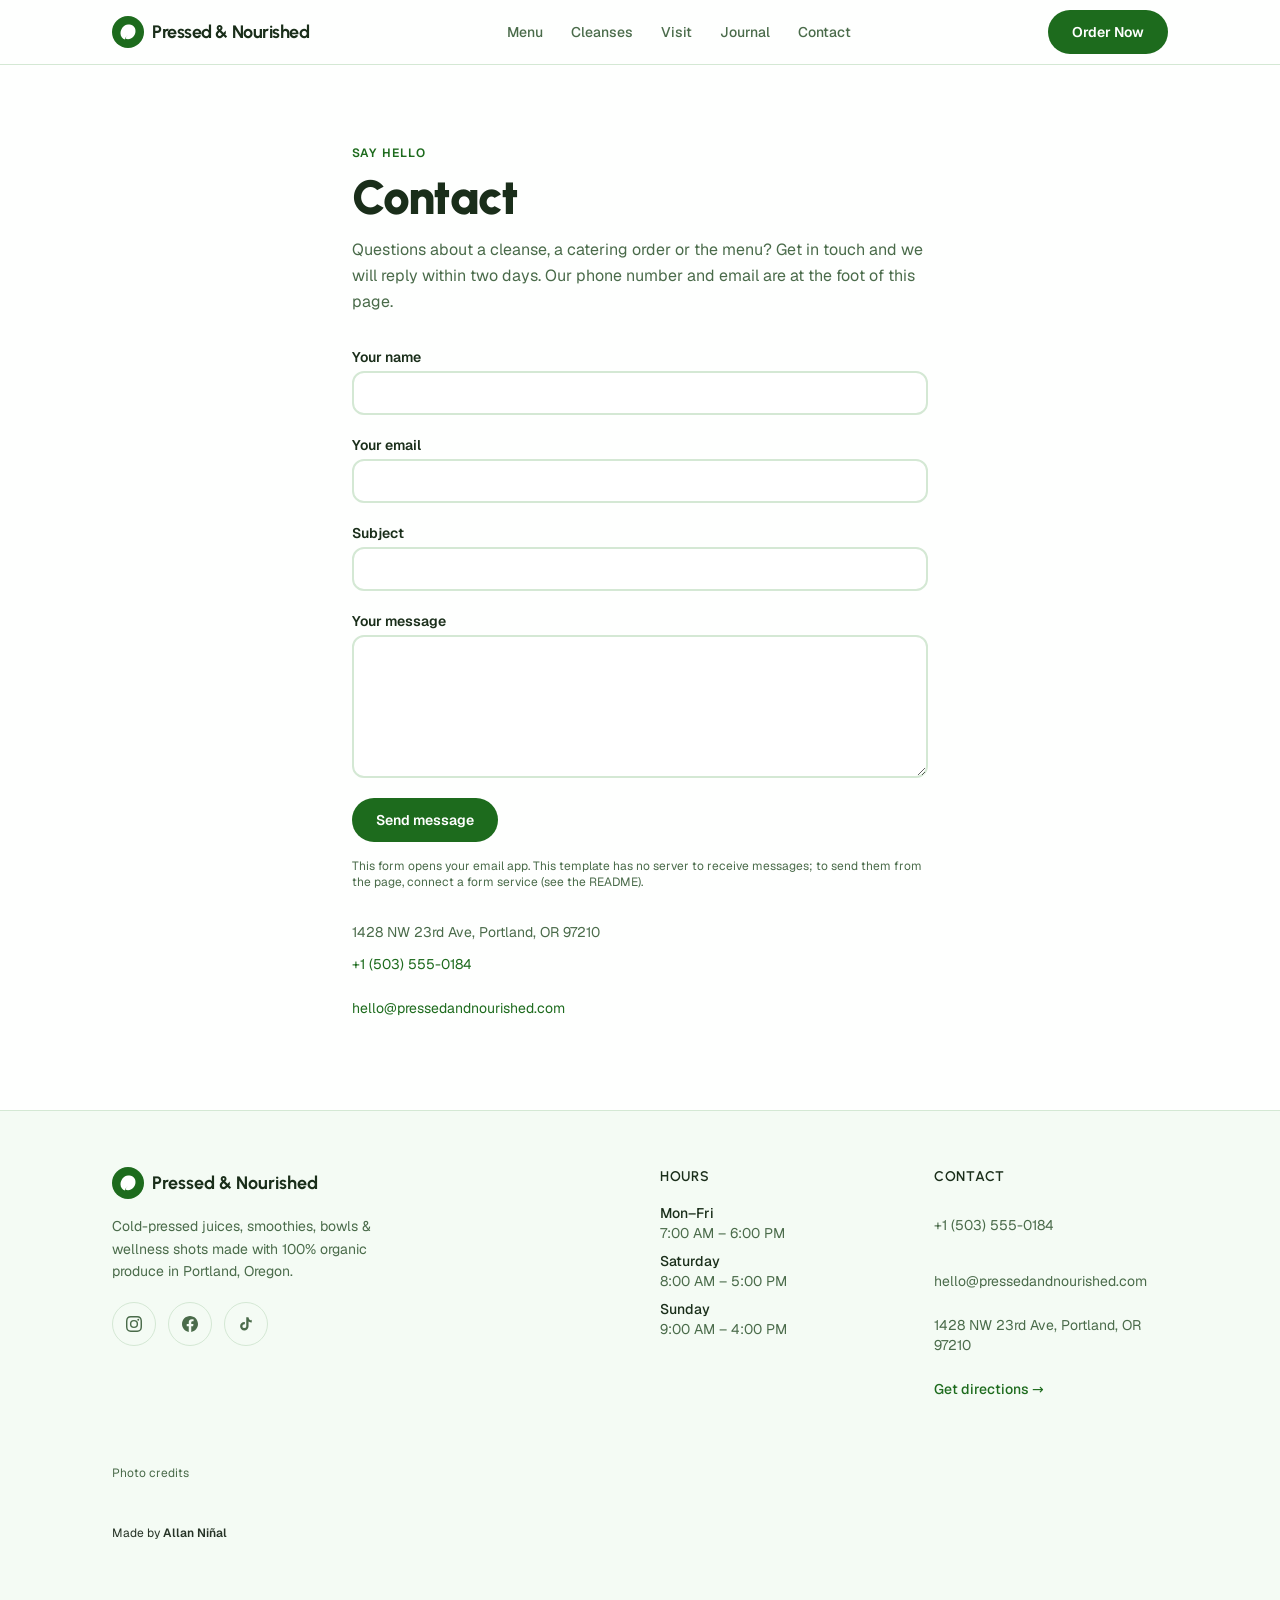
==== contact/index.html @ 3d44700c "Citrus Press HTML edition 1.0.0 Co-Authored-By: Claude Sonnet 5.5 <noreply@anthropic.com> Claude-Ses" ====
<!DOCTYPE html><html lang="en" class="scroll-smooth"> <head><meta charset="utf-8"><meta name="viewport" content="width=device-width, initial-scale=1, viewport-fit=cover"><meta name="theme-color" content="#1D6B1D"><meta name="color-scheme" content="light"><title>Contact — Pressed &amp; Nourished</title><meta name="description" content="Write to Pressed &#38; Nourished: cleanses, catering and the menu."><link rel="canonical" href="https://example.com/contact/"><meta name="robots" content="index, follow"><meta name="author" content="Pressed &#38; Nourished"><!-- Open Graph --><meta property="og:title" content="Contact — Pressed &#38; Nourished"><meta property="og:description" content="Write to Pressed &#38; Nourished: cleanses, catering and the menu."><meta property="og:url" content="https://example.com/contact/"><meta property="og:type" content="website"><meta property="og:site_name" content="Pressed &#38; Nourished"><meta property="og:locale" content="en_US"><meta property="og:image" content="https://example.com/og-image.png"><meta property="og:image:type" content="image/png"><meta property="og:image:width" content="1200"><meta property="og:image:height" content="630"><meta property="og:image:alt" content="Pressed &#38; Nourished — Cold-Pressed Juice Bar, Portland OR"><!-- Twitter / X --><meta name="twitter:card" content="summary_large_image"><meta name="twitter:site" content="@example"><meta name="twitter:creator" content="@example"><meta name="twitter:title" content="Contact — Pressed &#38; Nourished"><meta name="twitter:description" content="Write to Pressed &#38; Nourished: cleanses, catering and the menu."><meta name="twitter:image" content="https://example.com/og-image.png"><link rel="icon" href="../favicon.svg" type="image/svg+xml"><link rel="apple-touch-icon" href="../favicon.svg"><script type="application/ld+json">{"@context":"https://schema.org","@type":["FoodEstablishment","LocalBusiness"],"name":"Pressed & Nourished","description":"Portland's cold-pressed juice bar. Small-batch juices, smoothies, açaí bowls, wellness shots and cleanses, all organic, made daily on NW 23rd.","url":"https://example.com/","telephone":"+1 (503) 555-0184","email":"hello@pressedandnourished.com","address":{"@type":"PostalAddress","streetAddress":"1428 NW 23rd Ave","addressLocality":"Portland","addressRegion":"OR","postalCode":"97210","addressCountry":"US"},"geo":{"@type":"GeoCoordinates","latitude":45.5302,"longitude":-122.6975},"servesCuisine":["Juice","Smoothies","Açaí Bowls"],"priceRange":"$","openingHoursSpecification":[{"@type":"OpeningHoursSpecification","dayOfWeek":["Monday","Tuesday","Wednesday","Thursday","Friday"],"opens":"07:00","closes":"18:00"},{"@type":"OpeningHoursSpecification","dayOfWeek":"Saturday","opens":"08:00","closes":"17:00"},{"@type":"OpeningHoursSpecification","dayOfWeek":"Sunday","opens":"09:00","closes":"16:00"}],"sameAs":["https://instagram.com/pressednourished","https://facebook.com/pressednourished","https://tiktok.com/@pressednourished"],"hasMenu":"https://example.com/#menu","foundingDate":"2019","image":"https://example.com/og-image.png"}</script><script type="application/ld+json">{"@context":"https://schema.org","@type":"Person","name":"Pressed & Nourished","url":"#","sameAs":["#","#","#"]}</script><script type="application/ld+json">{"@context":"https://schema.org","@type":"BreadcrumbList","itemListElement":[{"@type":"ListItem","position":1,"name":"Home","item":"https://example.com/"},{"@type":"ListItem","position":2,"name":"Contact","item":"https://example.com/contact/"}]}</script><link rel="stylesheet" href="../assets/index.Bf0A5YHW.css">
<style>.field[data-astro-cid-ahc3q4vw]{width:100%;min-height:44px;padding:.6rem .75rem;font:inherit;background:#fff;color:var(--color-text);border:2px solid var(--color-border);border-radius:.75rem}.field[data-astro-cid-ahc3q4vw]:focus-visible{outline:2px solid var(--color-accent);outline-offset:2px}
</style></head> <body class="min-h-screen flex flex-col antialiased"> <header style="background-color: var(--color-bg); border-bottom: 1px solid var(--color-border);" class="sticky top-0 z-50" data-astro-cid-ctg3m53h> <div class="container-x" data-astro-cid-ctg3m53h> <div class="flex items-center justify-between h-16" data-astro-cid-ctg3m53h> <!-- Logo / brand --> <a href="../index.html" class="flex items-center gap-2 focus-visible:outline-none focus-visible:ring-2 focus-visible:ring-offset-2" style="--tw-ring-color: var(--color-accent);" aria-label="Pressed &#38; Nourished home" data-astro-cid-ctg3m53h> <!-- Leaf icon SVG --> <span aria-hidden="true" style="display:inline-flex;align-items:center;justify-content:center;width:32px;height:32px;background-color:var(--color-accent);border-radius:50%;" data-astro-cid-ctg3m53h> <svg width="18" height="18" viewBox="0 0 24 24" fill="none" aria-hidden="true" data-astro-cid-ctg3m53h> <path d="M12 2C6.5 2 2 8 2 14c0 4 2.5 7 6 8 .5-3 2-5 4-6-2 1-3 3-3 5 1 .3 2 .5 3 .5 5.5 0 10-5 10-11S17.5 2 12 2z" fill="white" data-astro-cid-ctg3m53h></path> </svg> </span> <span class="font-display font-bold text-lg tracking-tight" style="color:var(--color-text);" data-astro-cid-ctg3m53h>Pressed &amp; Nourished</span> </a> <!-- Desktop nav --> <nav aria-label="Primary navigation" class="hidden lg:flex items-center gap-1" data-astro-cid-ctg3m53h> <a href="../menu/index.html" class="nav-link px-3" data-astro-cid-ctg3m53h>Menu</a><a href="../index.html#cleanse" class="nav-link px-3" data-astro-cid-ctg3m53h>Cleanses</a><a href="../index.html#location" class="nav-link px-3" data-astro-cid-ctg3m53h>Visit</a><a href="../journal/index.html" class="nav-link px-3" data-astro-cid-ctg3m53h>Journal</a><a href="./index.html" class="nav-link px-3" data-astro-cid-ctg3m53h>Contact</a> </nav> <!-- CTA --> <a href="../index.html#order" class="btn-primary hidden lg:inline-flex" data-astro-cid-ctg3m53h>Order Now</a> <!-- Phone: menu and order button (no JavaScript) --> <div class="lg:hidden flex items-center gap-2" data-astro-cid-ctg3m53h> <details class="mobile-menu" data-astro-cid-ctg3m53h> <summary aria-label="Menu" data-astro-cid-ctg3m53h>Menu</summary> <nav aria-label="Mobile navigation" data-astro-cid-ctg3m53h> <a href="../menu/index.html" data-astro-cid-ctg3m53h>Menu</a><a href="../index.html#cleanse" data-astro-cid-ctg3m53h>Cleanses</a><a href="../index.html#location" data-astro-cid-ctg3m53h>Visit</a><a href="../journal/index.html" data-astro-cid-ctg3m53h>Journal</a><a href="./index.html" data-astro-cid-ctg3m53h>Contact</a> </nav> </details> <a href="../index.html#order" class="btn-primary text-sm whitespace-nowrap" data-astro-cid-ctg3m53h>Order</a> </div> </div> </div> </header>  <main class="flex-1" id="main-content">  <section class="container-x py-16 md:py-20" aria-labelledby="contact-heading" data-astro-cid-ahc3q4vw> <div class="max-w-xl mx-auto" data-astro-cid-ahc3q4vw> <p class="eyebrow mb-3" data-astro-cid-ahc3q4vw>Say hello</p> <h1 id="contact-heading" class="font-display font-black text-4xl md:text-5xl" style="color: var(--color-text);" data-astro-cid-ahc3q4vw>Contact</h1> <p class="mt-4 text-base leading-relaxed" style="color: var(--color-text-muted);" data-astro-cid-ahc3q4vw>Questions about a cleanse, a catering order or the menu? Get in touch and we will reply within two days. Our phone number and email are at the foot of this page.</p> <!--
        No back end. This form opens the visitor's email app, addressed to the
        address below. To send messages from the page itself, point `action` at a
        form service (Formspree, Formspark, Web3Forms, Netlify Forms...), remove
        enctype, and set method="post" as that service describes.
      --> <form action="mailto:hello@pressedandnourished.com" method="post" enctype="text/plain" class="mt-8 grid gap-5" data-astro-cid-ahc3q4vw> <label class="grid gap-1 text-sm font-semibold" style="color: var(--color-text);" data-astro-cid-ahc3q4vw>Your name
<input type="text" name="name" required autocomplete="name" class="field" data-astro-cid-ahc3q4vw> </label> <label class="grid gap-1 text-sm font-semibold" style="color: var(--color-text);" data-astro-cid-ahc3q4vw>Your email
<input type="email" name="email" required autocomplete="email" class="field" data-astro-cid-ahc3q4vw> </label> <label class="grid gap-1 text-sm font-semibold" style="color: var(--color-text);" data-astro-cid-ahc3q4vw>Subject
<input type="text" name="subject" class="field" data-astro-cid-ahc3q4vw> </label> <label class="grid gap-1 text-sm font-semibold" style="color: var(--color-text);" data-astro-cid-ahc3q4vw>Your message
<textarea name="message" rows="6" required class="field" data-astro-cid-ahc3q4vw></textarea> </label> <div data-astro-cid-ahc3q4vw><button type="submit" class="btn-primary" data-astro-cid-ahc3q4vw>Send message</button></div> </form> <p class="mt-4 text-xs" style="color: var(--color-text-muted);" data-astro-cid-ahc3q4vw>
This form opens your email app. This template has no server to receive messages; to send them from the page, connect a form service (see the README).
</p> <address class="not-italic mt-8 text-sm" style="color: var(--color-text-muted);" data-astro-cid-ahc3q4vw> 1428 NW 23rd Ave, Portland, OR 97210<br data-astro-cid-ahc3q4vw> <a href="tel:+15035550184" style="color: var(--color-accent); display: inline-block; padding: 0.75rem 0;" data-astro-cid-ahc3q4vw>+1 (503) 555-0184</a><br data-astro-cid-ahc3q4vw> <a href="mailto:hello@pressedandnourished.com" style="color: var(--color-accent); display: inline-block; padding: 0.75rem 0;" data-astro-cid-ahc3q4vw>hello@pressedandnourished.com</a> </address> </div> </section>  </main> <footer style="background-color:var(--color-surface-2);border-top:1px solid var(--color-border);" class="mt-auto" data-astro-cid-gcn2mc3v> <div class="container-x py-14" data-astro-cid-gcn2mc3v> <div class="grid grid-cols-1 md:grid-cols-4 gap-10" data-astro-cid-gcn2mc3v> <!-- Brand --> <div class="md:col-span-2" data-astro-cid-gcn2mc3v> <div class="flex items-center gap-2 mb-4" data-astro-cid-gcn2mc3v> <span aria-hidden="true" style="display:inline-flex;align-items:center;justify-content:center;width:32px;height:32px;background-color:var(--color-accent);border-radius:50%;" data-astro-cid-gcn2mc3v> <svg width="18" height="18" viewBox="0 0 24 24" fill="none" aria-hidden="true" data-astro-cid-gcn2mc3v> <path d="M12 2C6.5 2 2 8 2 14c0 4 2.5 7 6 8 .5-3 2-5 4-6-2 1-3 3-3 5 1 .3 2 .5 3 .5 5.5 0 10-5 10-11S17.5 2 12 2z" fill="white" data-astro-cid-gcn2mc3v></path> </svg> </span> <span class="font-display font-bold text-lg" style="color:var(--color-text);" data-astro-cid-gcn2mc3v>Pressed &amp; Nourished</span> </div> <p class="text-sm mb-5" style="color:var(--color-text-muted);max-width:280px;line-height:1.6;" data-astro-cid-gcn2mc3v>
Cold-pressed juices, smoothies, bowls & wellness shots made with 100% organic produce in Portland, Oregon.
</p> <!-- Social --> <div class="flex gap-3" data-astro-cid-gcn2mc3v> <a href="https://instagram.com/pressednourished" target="_blank" rel="noopener noreferrer" class="inline-flex items-center justify-center rounded-full border p-2" style="border-color:var(--color-border);color:var(--color-text-muted);min-height:44px;min-width:44px;" aria-label="Instagram" data-astro-cid-gcn2mc3v> <svg width="16" height="16" viewBox="0 0 24 24" fill="currentColor" aria-hidden="true" data-astro-cid-gcn2mc3v><path d="M12 2.163c3.204 0 3.584.012 4.85.07 3.252.148 4.771 1.691 4.919 4.919.058 1.265.069 1.645.069 4.849 0 3.205-.012 3.584-.069 4.849-.149 3.225-1.664 4.771-4.919 4.919-1.266.058-1.644.07-4.85.07-3.204 0-3.584-.012-4.849-.07-3.26-.149-4.771-1.699-4.919-4.92-.058-1.265-.07-1.644-.07-4.849 0-3.204.013-3.583.07-4.849.149-3.227 1.664-4.771 4.919-4.919 1.266-.057 1.645-.069 4.849-.069zM12 0C8.741 0 8.333.014 7.053.072 2.695.272.273 2.69.073 7.052.014 8.333 0 8.741 0 12c0 3.259.014 3.668.072 4.948.2 4.358 2.618 6.78 6.98 6.98C8.333 23.986 8.741 24 12 24c3.259 0 3.668-.014 4.948-.072 4.354-.2 6.782-2.618 6.979-6.98.059-1.28.073-1.689.073-4.948 0-3.259-.014-3.667-.072-4.947-.196-4.354-2.617-6.78-6.979-6.98C15.668.014 15.259 0 12 0zm0 5.838a6.162 6.162 0 100 12.324 6.162 6.162 0 000-12.324zM12 16a4 4 0 110-8 4 4 0 010 8zm6.406-11.845a1.44 1.44 0 100 2.881 1.44 1.44 0 000-2.881z" data-astro-cid-gcn2mc3v></path></svg> </a> <a href="https://facebook.com/pressednourished" target="_blank" rel="noopener noreferrer" class="inline-flex items-center justify-center rounded-full border p-2" style="border-color:var(--color-border);color:var(--color-text-muted);min-height:44px;min-width:44px;" aria-label="Facebook" data-astro-cid-gcn2mc3v> <svg width="16" height="16" viewBox="0 0 24 24" fill="currentColor" aria-hidden="true" data-astro-cid-gcn2mc3v><path d="M24 12.073c0-6.627-5.373-12-12-12s-12 5.373-12 12c0 5.99 4.388 10.954 10.125 11.854v-8.385H7.078v-3.47h3.047V9.43c0-3.007 1.792-4.669 4.533-4.669 1.312 0 2.686.235 2.686.235v2.953H15.83c-1.491 0-1.956.925-1.956 1.874v2.25h3.328l-.532 3.47h-2.796v8.385C19.612 23.027 24 18.062 24 12.073z" data-astro-cid-gcn2mc3v></path></svg> </a> <a href="https://tiktok.com/@pressednourished" target="_blank" rel="noopener noreferrer" class="inline-flex items-center justify-center rounded-full border p-2" style="border-color:var(--color-border);color:var(--color-text-muted);min-height:44px;min-width:44px;" aria-label="TikTok" data-astro-cid-gcn2mc3v> <svg width="16" height="16" viewBox="0 0 24 24" fill="currentColor" aria-hidden="true" data-astro-cid-gcn2mc3v><path d="M19.59 6.69a4.83 4.83 0 01-3.77-4.25V2h-3.45v13.67a2.89 2.89 0 01-2.88 2.5 2.89 2.89 0 01-2.89-2.89 2.89 2.89 0 012.89-2.89c.28 0 .54.04.79.1V9.01a6.27 6.27 0 00-.79-.05 6.34 6.34 0 00-6.34 6.34 6.34 6.34 0 006.34 6.34 6.34 6.34 0 006.33-6.34v-7a8.16 8.16 0 004.77 1.52v-3.4a4.85 4.85 0 01-1-.73z" data-astro-cid-gcn2mc3v></path></svg> </a> </div> </div> <!-- Hours --> <div data-astro-cid-gcn2mc3v> <h2 class="font-display font-semibold text-sm uppercase tracking-wider mb-4" style="color:var(--color-text);" data-astro-cid-gcn2mc3v>Hours</h2> <ul class="space-y-2" data-astro-cid-gcn2mc3v> <li class="text-sm" style="color:var(--color-text-muted);" data-astro-cid-gcn2mc3v> <span class="font-medium" style="color:var(--color-text);" data-astro-cid-gcn2mc3v>Mon–Fri</span><br data-astro-cid-gcn2mc3v> 7:00 AM – 6:00 PM </li><li class="text-sm" style="color:var(--color-text-muted);" data-astro-cid-gcn2mc3v> <span class="font-medium" style="color:var(--color-text);" data-astro-cid-gcn2mc3v>Saturday</span><br data-astro-cid-gcn2mc3v> 8:00 AM – 5:00 PM </li><li class="text-sm" style="color:var(--color-text-muted);" data-astro-cid-gcn2mc3v> <span class="font-medium" style="color:var(--color-text);" data-astro-cid-gcn2mc3v>Sunday</span><br data-astro-cid-gcn2mc3v> 9:00 AM – 4:00 PM </li> </ul> </div> <!-- Contact --> <div data-astro-cid-gcn2mc3v> <h2 class="font-display font-semibold text-sm uppercase tracking-wider mb-4" style="color:var(--color-text);" data-astro-cid-gcn2mc3v>Contact</h2> <ul class="space-y-3" data-astro-cid-gcn2mc3v> <li data-astro-cid-gcn2mc3v> <a href="tel:+1 (503) 555-0184" class="text-sm hover:underline" style="color:var(--color-text-muted);display:inline-flex;align-items:center;min-height:44px;" data-astro-cid-gcn2mc3v>+1 (503) 555-0184</a> </li> <li data-astro-cid-gcn2mc3v> <a href="mailto:hello@pressedandnourished.com" class="text-sm hover:underline" style="color:var(--color-text-muted);display:inline-flex;align-items:center;min-height:44px;" data-astro-cid-gcn2mc3v>hello@pressedandnourished.com</a> </li> <li class="text-sm" style="color:var(--color-text-muted);" data-astro-cid-gcn2mc3v>1428 NW 23rd Ave, Portland, OR 97210</li> <li data-astro-cid-gcn2mc3v> <a href="https://maps.google.com/?q=1428+NW+23rd+Ave+Portland+OR" target="_blank" rel="noopener noreferrer" class="text-sm font-medium hover:underline" style="color:var(--color-accent);display:inline-flex;align-items:center;min-height:44px;" data-astro-cid-gcn2mc3v>
Get directions &rarr;
</a> </li> </ul> </div> </div> <!-- Photo credits. Required while you use the demo photos (Unsplash asks for
         the photographer and a link). Delete this whole <details> block once you
         have replaced the photos with your own. --> <details class="mt-10 text-xs" style="color:var(--color-text-muted);" data-photo-credits data-astro-cid-gcn2mc3v> <summary style="cursor:pointer;min-height:44px;display:flex;align-items:center;" data-astro-cid-gcn2mc3v>Photo credits</summary> <p class="mt-2" data-astro-cid-gcn2mc3v>
Demo photographs from <a href="https://unsplash.com/?utm_source=allanninal_dev&utm_medium=referral" style="color:var(--color-text);text-decoration:underline;" data-astro-cid-gcn2mc3v>Unsplash</a>. Replace them, and these credits, with your own before launch.
</p> <ul class="mt-2 space-y-1" data-astro-cid-gcn2mc3v> <li data-astro-cid-gcn2mc3v>Juice bar hero: Photo by <a href="https://unsplash.com/@alexlvrs?utm_source=allanninal_dev&utm_medium=referral" style="color:var(--color-text);text-decoration:underline;" data-astro-cid-gcn2mc3v>Alex Lvrs</a> on <a href="https://unsplash.com/photos/WaUDrRuxYWk?utm_source=allanninal_dev&utm_medium=referral" style="color:var(--color-text);text-decoration:underline;" data-astro-cid-gcn2mc3v>Unsplash</a></li><li data-astro-cid-gcn2mc3v>Morning press: Photo by <a href="https://unsplash.com/@snappr?utm_source=allanninal_dev&utm_medium=referral" style="color:var(--color-text);text-decoration:underline;" data-astro-cid-gcn2mc3v>Snappr</a> on <a href="https://unsplash.com/photos/lSLvp_gpTQw?utm_source=allanninal_dev&utm_medium=referral" style="color:var(--color-text);text-decoration:underline;" data-astro-cid-gcn2mc3v>Unsplash</a></li><li data-astro-cid-gcn2mc3v>Citrus Surge: Photo by <a href="https://unsplash.com/@anetvob?utm_source=allanninal_dev&utm_medium=referral" style="color:var(--color-text);text-decoration:underline;" data-astro-cid-gcn2mc3v>Aneta Voborilova</a> on <a href="https://unsplash.com/photos/gEkTo1Oi78A?utm_source=allanninal_dev&utm_medium=referral" style="color:var(--color-text);text-decoration:underline;" data-astro-cid-gcn2mc3v>Unsplash</a></li><li data-astro-cid-gcn2mc3v>Açaí Classic: Photo by <a href="https://unsplash.com/@sarayra?utm_source=allanninal_dev&utm_medium=referral" style="color:var(--color-text);text-decoration:underline;" data-astro-cid-gcn2mc3v>Abdelrahman Sarayreh</a> on <a href="https://unsplash.com/photos/AqlcqCzF3aQ?utm_source=allanninal_dev&utm_medium=referral" style="color:var(--color-text);text-decoration:underline;" data-astro-cid-gcn2mc3v>Unsplash</a></li><li data-astro-cid-gcn2mc3v>Our ingredients: Photo by <a href="https://unsplash.com/@milada_vigerova?utm_source=allanninal_dev&utm_medium=referral" style="color:var(--color-text);text-decoration:underline;" data-astro-cid-gcn2mc3v>Milada Vigerova</a> on <a href="https://unsplash.com/photos/0p1iYK3ep-I?utm_source=allanninal_dev&utm_medium=referral" style="color:var(--color-text);text-decoration:underline;" data-astro-cid-gcn2mc3v>Unsplash</a></li><li data-astro-cid-gcn2mc3v>Made to order: Photo by <a href="https://unsplash.com/@migueldominguez?utm_source=allanninal_dev&utm_medium=referral" style="color:var(--color-text);text-decoration:underline;" data-astro-cid-gcn2mc3v>Miguel Dominguez</a> on <a href="https://unsplash.com/photos/8lF_Z5WySfE?utm_source=allanninal_dev&utm_medium=referral" style="color:var(--color-text);text-decoration:underline;" data-astro-cid-gcn2mc3v>Unsplash</a></li><li data-astro-cid-gcn2mc3v>NW 23rd Ave: Photo by <a href="https://unsplash.com/@dokae?utm_source=allanninal_dev&utm_medium=referral" style="color:var(--color-text);text-decoration:underline;" data-astro-cid-gcn2mc3v>PJH</a> on <a href="https://unsplash.com/photos/20cVqaOk4Yo?utm_source=allanninal_dev&utm_medium=referral" style="color:var(--color-text);text-decoration:underline;" data-astro-cid-gcn2mc3v>Unsplash</a></li> </ul> </details>  <p class="maker-credit" data-maker-credit="1" data-astro-cid-gcn2mc3v>Made by <a style="display:inline-flex;align-items:center;min-height:44px;" href="https://www.linkedin.com/in/allanninal/" data-maker-credit="1" target="_blank" rel="noopener noreferrer" data-astro-cid-gcn2mc3v>Allan Ni&ntilde;al</a></p> </div> </footer>   </body></html>
---- assets/index.Bf0A5YHW.css ----
@font-face{font-family:Urbanist Variable;font-style:normal;font-display:swap;font-weight:100 900;src:url(./urbanist-latin-ext-wght-normal.Bdxck5Au.woff2) format("woff2-variations");unicode-range:U+0100-02BA,U+02BD-02C5,U+02C7-02CC,U+02CE-02D7,U+02DD-02FF,U+0304,U+0308,U+0329,U+1D00-1DBF,U+1E00-1E9F,U+1EF2-1EFF,U+2020,U+20A0-20AB,U+20AD-20C0,U+2113,U+2C60-2C7F,U+A720-A7FF}@font-face{font-family:Urbanist Variable;font-style:normal;font-display:swap;font-weight:100 900;src:url(./urbanist-latin-wght-normal.D69JTELx.woff2) format("woff2-variations");unicode-range:U+0000-00FF,U+0131,U+0152-0153,U+02BB-02BC,U+02C6,U+02DA,U+02DC,U+0304,U+0308,U+0329,U+2000-206F,U+20AC,U+2122,U+2191,U+2193,U+2212,U+2215,U+FEFF,U+FFFD}@font-face{font-family:Geist;font-style:normal;font-display:swap;font-weight:400;src:url([data-uri]) format("woff2"),url([data-uri]) format("woff");unicode-range:U+0460-052F,U+1C80-1C8A,U+20B4,U+2DE0-2DFF,U+A640-A69F,U+FE2E-FE2F}@font-face{font-family:Geist;font-style:normal;font-display:swap;font-weight:400;src:url(./geist-cyrillic-400-normal.DXusLSnH.woff2) format("woff2"),url(./geist-cyrillic-400-normal.Cn3-e5nR.woff) format("woff");unicode-range:U+0301,U+0400-045F,U+0490-0491,U+04B0-04B1,U+2116}@font-face{font-family:Geist;font-style:normal;font-display:swap;font-weight:400;src:url([data-uri]) format("woff2"),url(./geist-vietnamese-400-normal.CfO6U8f5.woff) format("woff");unicode-range:U+0102-0103,U+0110-0111,U+0128-0129,U+0168-0169,U+01A0-01A1,U+01AF-01B0,U+0300-0301,U+0303-0304,U+0308-0309,U+0323,U+0329,U+1EA0-1EF9,U+20AB}@font-face{font-family:Geist;font-style:normal;font-display:swap;font-weight:400;src:url(./geist-latin-ext-400-normal.CND6cjiG.woff2) format("woff2"),url(./geist-latin-ext-400-normal.DHhjwYCZ.woff) format("woff");unicode-range:U+0100-02BA,U+02BD-02C5,U+02C7-02CC,U+02CE-02D7,U+02DD-02FF,U+0304,U+0308,U+0329,U+1D00-1DBF,U+1E00-1E9F,U+1EF2-1EFF,U+2020,U+20A0-20AB,U+20AD-20C0,U+2113,U+2C60-2C7F,U+A720-A7FF}@font-face{font-family:Geist;font-style:normal;font-display:swap;font-weight:400;src:url(./geist-latin-400-normal.B40WzpMT.woff2) format("woff2"),url(./geist-latin-400-normal.cWY99Cna.woff) format("woff");unicode-range:U+0000-00FF,U+0131,U+0152-0153,U+02BB-02BC,U+02C6,U+02DA,U+02DC,U+0304,U+0308,U+0329,U+2000-206F,U+20AC,U+2122,U+2191,U+2193,U+2212,U+2215,U+FEFF,U+FFFD}@font-face{font-family:Geist;font-style:normal;font-display:swap;font-weight:500;src:url([data-uri]) format("woff2"),url(./geist-cyrillic-ext-500-normal.DWocS6Us.woff) format("woff");unicode-range:U+0460-052F,U+1C80-1C8A,U+20B4,U+2DE0-2DFF,U+A640-A69F,U+FE2E-FE2F}@font-face{font-family:Geist;font-style:normal;font-display:swap;font-weight:500;src:url(./geist-cyrillic-500-normal.NWpm63d5.woff2) format("woff2"),url(./geist-cyrillic-500-normal.CBpO5n4G.woff) format("woff");unicode-range:U+0301,U+0400-045F,U+0490-0491,U+04B0-04B1,U+2116}@font-face{font-family:Geist;font-style:normal;font-display:swap;font-weight:500;src:url([data-uri]) format("woff2"),url(./geist-vietnamese-500-normal.DUFFHuDl.woff) format("woff");unicode-range:U+0102-0103,U+0110-0111,U+0128-0129,U+0168-0169,U+01A0-01A1,U+01AF-01B0,U+0300-0301,U+0303-0304,U+0308-0309,U+0323,U+0329,U+1EA0-1EF9,U+20AB}@font-face{font-family:Geist;font-style:normal;font-display:swap;font-weight:500;src:url(./geist-latin-ext-500-normal.BovoTgeE.woff2) format("woff2"),url(./geist-latin-ext-500-normal.MJioTMEP.woff) format("woff");unicode-range:U+0100-02BA,U+02BD-02C5,U+02C7-02CC,U+02CE-02D7,U+02DD-02FF,U+0304,U+0308,U+0329,U+1D00-1DBF,U+1E00-1E9F,U+1EF2-1EFF,U+2020,U+20A0-20AB,U+20AD-20C0,U+2113,U+2C60-2C7F,U+A720-A7FF}@font-face{font-family:Geist;font-style:normal;font-display:swap;font-weight:500;src:url(./geist-latin-500-normal.CTWBw9NS.woff2) format("woff2"),url(./geist-latin-500-normal.CHEM4JuE.woff) format("woff");unicode-range:U+0000-00FF,U+0131,U+0152-0153,U+02BB-02BC,U+02C6,U+02DA,U+02DC,U+0304,U+0308,U+0329,U+2000-206F,U+20AC,U+2122,U+2191,U+2193,U+2212,U+2215,U+FEFF,U+FFFD}@font-face{font-family:Geist;font-style:normal;font-display:swap;font-weight:600;src:url([data-uri]) format("woff2"),url(./geist-cyrillic-ext-600-normal.DokWo2US.woff) format("woff");unicode-range:U+0460-052F,U+1C80-1C8A,U+20B4,U+2DE0-2DFF,U+A640-A69F,U+FE2E-FE2F}@font-face{font-family:Geist;font-style:normal;font-display:swap;font-weight:600;src:url(./geist-cyrillic-600-normal.BeW5VFD_.woff2) format("woff2"),url(./geist-cyrillic-600-normal.DjSi8uLI.woff) format("woff");unicode-range:U+0301,U+0400-045F,U+0490-0491,U+04B0-04B1,U+2116}@font-face{font-family:Geist;font-style:normal;font-display:swap;font-weight:600;src:url(./geist-vietnamese-600-normal.BFUgqsz8.woff2) format("woff2"),url(./geist-vietnamese-600-normal.DpQesccB.woff) format("woff");unicode-range:U+0102-0103,U+0110-0111,U+0128-0129,U+0168-0169,U+01A0-01A1,U+01AF-01B0,U+0300-0301,U+0303-0304,U+0308-0309,U+0323,U+0329,U+1EA0-1EF9,U+20AB}@font-face{font-family:Geist;font-style:normal;font-display:swap;font-weight:600;src:url(./geist-latin-ext-600-normal.CVFbg5dS.woff2) format("woff2"),url(./geist-latin-ext-600-normal.hvJIbBav.woff) format("woff");unicode-range:U+0100-02BA,U+02BD-02C5,U+02C7-02CC,U+02CE-02D7,U+02DD-02FF,U+0304,U+0308,U+0329,U+1D00-1DBF,U+1E00-1E9F,U+1EF2-1EFF,U+2020,U+20A0-20AB,U+20AD-20C0,U+2113,U+2C60-2C7F,U+A720-A7FF}@font-face{font-family:Geist;font-style:normal;font-display:swap;font-weight:600;src:url(./geist-latin-600-normal.CSETrqM2.woff2) format("woff2"),url(./geist-latin-600-normal.BeQEdSAO.woff) format("woff");unicode-range:U+0000-00FF,U+0131,U+0152-0153,U+02BB-02BC,U+02C6,U+02DA,U+02DC,U+0304,U+0308,U+0329,U+2000-206F,U+20AC,U+2122,U+2191,U+2193,U+2212,U+2215,U+FEFF,U+FFFD}@font-face{font-family:Geist;font-style:normal;font-display:swap;font-weight:700;src:url([data-uri]) format("woff2"),url(./geist-cyrillic-ext-700-normal.Bkix3SrV.woff) format("woff");unicode-range:U+0460-052F,U+1C80-1C8A,U+20B4,U+2DE0-2DFF,U+A640-A69F,U+FE2E-FE2F}@font-face{font-family:Geist;font-style:normal;font-display:swap;font-weight:700;src:url(./geist-cyrillic-700-normal.BSHy2ewF.woff2) format("woff2"),url(./geist-cyrillic-700-normal.ByQXRVdm.woff) format("woff");unicode-range:U+0301,U+0400-045F,U+0490-0491,U+04B0-04B1,U+2116}@font-face{font-family:Geist;font-style:normal;font-display:swap;font-weight:700;src:url([data-uri]) format("woff2"),url(./geist-vietnamese-700-normal.DOqkMreX.woff) format("woff");unicode-range:U+0102-0103,U+0110-0111,U+0128-0129,U+0168-0169,U+01A0-01A1,U+01AF-01B0,U+0300-0301,U+0303-0304,U+0308-0309,U+0323,U+0329,U+1EA0-1EF9,U+20AB}@font-face{font-family:Geist;font-style:normal;font-display:swap;font-weight:700;src:url(./geist-latin-ext-700-normal.BnofTsEi.woff2) format("woff2"),url(./geist-latin-ext-700-normal.BwiYGq1U.woff) format("woff");unicode-range:U+0100-02BA,U+02BD-02C5,U+02C7-02CC,U+02CE-02D7,U+02DD-02FF,U+0304,U+0308,U+0329,U+1D00-1DBF,U+1E00-1E9F,U+1EF2-1EFF,U+2020,U+20A0-20AB,U+20AD-20C0,U+2113,U+2C60-2C7F,U+A720-A7FF}@font-face{font-family:Geist;font-style:normal;font-display:swap;font-weight:700;src:url(./geist-latin-700-normal.CFi8mLqe.woff2) format("woff2"),url(./geist-latin-700-normal.RGxhsL9r.woff) format("woff");unicode-range:U+0000-00FF,U+0131,U+0152-0153,U+02BB-02BC,U+02C6,U+02DA,U+02DC,U+0304,U+0308,U+0329,U+2000-206F,U+20AC,U+2122,U+2191,U+2193,U+2212,U+2215,U+FEFF,U+FFFD}@font-face{font-family:Urbanist Variable;font-style:normal;font-weight:100 900;font-display:optional;src:url(./urbanist-latin-wght-normal.D69JTELx.woff2) format("woff2");unicode-range:U+0000-00FF,U+0131,U+0152-0153,U+02BB-02BC,U+02C6,U+02DA,U+02DC,U+0304,U+0308,U+0329,U+2000-206F,U+2074,U+20AC,U+2122,U+2191,U+2193,U+2212,U+2215,U+FEFF,U+FFFD}@font-face{font-family:Geist;font-style:normal;font-weight:400;font-display:optional;src:url(./geist-latin-400-normal.B40WzpMT.woff2) format("woff2");unicode-range:U+0000-00FF,U+0131,U+0152-0153,U+02BB-02BC,U+02C6,U+02DA,U+02DC,U+0304,U+0308,U+0329,U+2000-206F,U+2074,U+20AC,U+2122,U+2191,U+2193,U+2212,U+2215,U+FEFF,U+FFFD}@font-face{font-family:Geist;font-style:normal;font-weight:500;font-display:optional;src:url(./geist-latin-500-normal.CTWBw9NS.woff2) format("woff2");unicode-range:U+0000-00FF,U+0131,U+0152-0153,U+02BB-02BC,U+02C6,U+02DA,U+02DC,U+0304,U+0308,U+0329,U+2000-206F,U+2074,U+20AC,U+2122,U+2191,U+2193,U+2212,U+2215,U+FEFF,U+FFFD}@font-face{font-family:Geist;font-style:normal;font-weight:600;font-display:optional;src:url(./geist-latin-600-normal.CSETrqM2.woff2) format("woff2");unicode-range:U+0000-00FF,U+0131,U+0152-0153,U+02BB-02BC,U+02C6,U+02DA,U+02DC,U+0304,U+0308,U+0329,U+2000-206F,U+2074,U+20AC,U+2122,U+2191,U+2193,U+2212,U+2215,U+FEFF,U+FFFD}@font-face{font-family:Geist;font-style:normal;font-weight:700;font-display:optional;src:url(./geist-latin-700-normal.CFi8mLqe.woff2) format("woff2");unicode-range:U+0000-00FF,U+0131,U+0152-0153,U+02BB-02BC,U+02C6,U+02DA,U+02DC,U+0304,U+0308,U+0329,U+2000-206F,U+2074,U+20AC,U+2122,U+2191,U+2193,U+2212,U+2215,U+FEFF,U+FFFD}*,:before,:after{--tw-border-spacing-x: 0;--tw-border-spacing-y: 0;--tw-translate-x: 0;--tw-translate-y: 0;--tw-rotate: 0;--tw-skew-x: 0;--tw-skew-y: 0;--tw-scale-x: 1;--tw-scale-y: 1;--tw-pan-x: ;--tw-pan-y: ;--tw-pinch-zoom: ;--tw-scroll-snap-strictness: proximity;--tw-gradient-from-position: ;--tw-gradient-via-position: ;--tw-gradient-to-position: ;--tw-ordinal: ;--tw-slashed-zero: ;--tw-numeric-figure: ;--tw-numeric-spacing: ;--tw-numeric-fraction: ;--tw-ring-inset: ;--tw-ring-offset-width: 0px;--tw-ring-offset-color: #fff;--tw-ring-color: rgb(59 130 246 / .5);--tw-ring-offset-shadow: 0 0 #0000;--tw-ring-shadow: 0 0 #0000;--tw-shadow: 0 0 #0000;--tw-shadow-colored: 0 0 #0000;--tw-blur: ;--tw-brightness: ;--tw-contrast: ;--tw-grayscale: ;--tw-hue-rotate: ;--tw-invert: ;--tw-saturate: ;--tw-sepia: ;--tw-drop-shadow: ;--tw-backdrop-blur: ;--tw-backdrop-brightness: ;--tw-backdrop-contrast: ;--tw-backdrop-grayscale: ;--tw-backdrop-hue-rotate: ;--tw-backdrop-invert: ;--tw-backdrop-opacity: ;--tw-backdrop-saturate: ;--tw-backdrop-sepia: ;--tw-contain-size: ;--tw-contain-layout: ;--tw-contain-paint: ;--tw-contain-style: }::backdrop{--tw-border-spacing-x: 0;--tw-border-spacing-y: 0;--tw-translate-x: 0;--tw-translate-y: 0;--tw-rotate: 0;--tw-skew-x: 0;--tw-skew-y: 0;--tw-scale-x: 1;--tw-scale-y: 1;--tw-pan-x: ;--tw-pan-y: ;--tw-pinch-zoom: ;--tw-scroll-snap-strictness: proximity;--tw-gradient-from-position: ;--tw-gradient-via-position: ;--tw-gradient-to-position: ;--tw-ordinal: ;--tw-slashed-zero: ;--tw-numeric-figure: ;--tw-numeric-spacing: ;--tw-numeric-fraction: ;--tw-ring-inset: ;--tw-ring-offset-width: 0px;--tw-ring-offset-color: #fff;--tw-ring-color: rgb(59 130 246 / .5);--tw-ring-offset-shadow: 0 0 #0000;--tw-ring-shadow: 0 0 #0000;--tw-shadow: 0 0 #0000;--tw-shadow-colored: 0 0 #0000;--tw-blur: ;--tw-brightness: ;--tw-contrast: ;--tw-grayscale: ;--tw-hue-rotate: ;--tw-invert: ;--tw-saturate: ;--tw-sepia: ;--tw-drop-shadow: ;--tw-backdrop-blur: ;--tw-backdrop-brightness: ;--tw-backdrop-contrast: ;--tw-backdrop-grayscale: ;--tw-backdrop-hue-rotate: ;--tw-backdrop-invert: ;--tw-backdrop-opacity: ;--tw-backdrop-saturate: ;--tw-backdrop-sepia: ;--tw-contain-size: ;--tw-contain-layout: ;--tw-contain-paint: ;--tw-contain-style: }*,:before,:after{box-sizing:border-box;border-width:0;border-style:solid;border-color:#e5e7eb}:before,:after{--tw-content: ""}html,:host{line-height:1.5;-webkit-text-size-adjust:100%;-moz-tab-size:4;-o-tab-size:4;tab-size:4;font-family:ui-sans-serif,system-ui,sans-serif,"Apple Color Emoji","Segoe UI Emoji",Segoe UI Symbol,"Noto Color Emoji";font-feature-settings:normal;font-variation-settings:normal;-webkit-tap-highlight-color:transparent}body{margin:0;line-height:inherit}hr{height:0;color:inherit;border-top-width:1px}abbr:where([title]){-webkit-text-decoration:underline dotted;text-decoration:underline dotted}h1,h2,h3,h4,h5,h6{font-size:inherit;font-weight:inherit}a{color:inherit;text-decoration:inherit}b,strong{font-weight:bolder}code,kbd,samp,pre{font-family:ui-monospace,SFMono-Regular,Menlo,Monaco,Consolas,Liberation Mono,Courier New,monospace;font-feature-settings:normal;font-variation-settings:normal;font-size:1em}small{font-size:80%}sub,sup{font-size:75%;line-height:0;position:relative;vertical-align:baseline}sub{bottom:-.25em}sup{top:-.5em}table{text-indent:0;border-color:inherit;border-collapse:collapse}button,input,optgroup,select,textarea{font-family:inherit;font-feature-settings:inherit;font-variation-settings:inherit;font-size:100%;font-weight:inherit;line-height:inherit;letter-spacing:inherit;color:inherit;margin:0;padding:0}button,select{text-transform:none}button,input:where([type=button]),input:where([type=reset]),input:where([type=submit]){-webkit-appearance:button;background-color:transparent;background-image:none}:-moz-focusring{outline:auto}:-moz-ui-invalid{box-shadow:none}progress{vertical-align:baseline}::-webkit-inner-spin-button,::-webkit-outer-spin-button{height:auto}[type=search]{-webkit-appearance:textfield;outline-offset:-2px}::-webkit-search-decoration{-webkit-appearance:none}::-webkit-file-upload-button{-webkit-appearance:button;font:inherit}summary{display:list-item}blockquote,dl,dd,h1,h2,h3,h4,h5,h6,hr,figure,p,pre{margin:0}fieldset{margin:0;padding:0}legend{padding:0}ol,ul,menu{list-style:none;margin:0;padding:0}dialog{padding:0}textarea{resize:vertical}input::-moz-placeholder,textarea::-moz-placeholder{opacity:1;color:#9ca3af}input::placeholder,textarea::placeholder{opacity:1;color:#9ca3af}button,[role=button]{cursor:pointer}:disabled{cursor:default}img,svg,video,canvas,audio,iframe,embed,object{display:block;vertical-align:middle}img,video{max-width:100%;height:auto}[hidden]:where(:not([hidden=until-found])){display:none}html{-webkit-font-smoothing:antialiased;-moz-osx-font-smoothing:grayscale;text-rendering:optimizeLegibility;background-color:var(--color-bg);color:var(--color-text);overflow-x:hidden;scroll-behavior:smooth}body{font-family:Geist,ui-sans-serif,system-ui,-apple-system,sans-serif;font-size:1rem;line-height:1.7;background-color:var(--color-bg);color:var(--color-text-body);overflow-x:hidden}::-moz-selection{background-color:var(--color-accent-bg);color:var(--color-accent)}::selection{background-color:var(--color-accent-bg);color:var(--color-accent)}*:focus-visible{outline:2px solid var(--color-accent);outline-offset:2px;border-radius:.25rem}h1,h2,h3,h4,h5,h6{font-family:Urbanist Variable,Urbanist,ui-sans-serif,system-ui,sans-serif;font-weight:700;color:var(--color-text);line-height:1.15;letter-spacing:-.025em}a{color:inherit}img{max-width:100%;height:auto}.container-x{margin-left:auto;margin-right:auto;width:100%;max-width:72rem;padding-left:1.25rem;padding-right:1.25rem}@media (min-width: 640px){.container-x{padding-left:2rem;padding-right:2rem}}@media (min-width: 1024px){.container-x{padding-left:3rem;padding-right:3rem}}.container-narrow{margin-left:auto;margin-right:auto;width:100%;max-width:48rem;padding-left:1.25rem;padding-right:1.25rem}@media (min-width: 640px){.container-narrow{padding-left:1.5rem;padding-right:1.5rem}}.btn-primary{display:inline-flex;align-items:center;justify-content:center;gap:.5rem;border-radius:9999px;padding-left:1.5rem;padding-right:1.5rem;font-size:.875rem;line-height:1.25rem;font-weight:600;transition-property:all;transition-timing-function:cubic-bezier(.4,0,.2,1);transition-duration:.15s}.btn-primary:focus-visible{outline:2px solid transparent;outline-offset:2px}.btn-primary{background-color:var(--color-btn-bg);color:var(--color-btn-text);min-height:44px;padding-top:.625rem;padding-bottom:.625rem}.btn-primary:hover{background-color:var(--color-btn-hover)}.btn-ghost{display:inline-flex;align-items:center;justify-content:center;gap:.5rem;border-radius:9999px;border-width:1px;padding-left:1.5rem;padding-right:1.5rem;font-size:.875rem;line-height:1.25rem;font-weight:600;transition-property:all;transition-timing-function:cubic-bezier(.4,0,.2,1);transition-duration:.15s}.btn-ghost:focus-visible{outline:2px solid transparent;outline-offset:2px}.btn-ghost{border-color:var(--color-border);color:var(--color-text);min-height:44px;padding-top:.625rem;padding-bottom:.625rem}.btn-ghost:hover{background-color:var(--color-surface-2)}.btn-ghost-green{display:inline-flex;align-items:center;justify-content:center;gap:.5rem;border-radius:9999px;border-width:1px;padding-left:1.5rem;padding-right:1.5rem;font-size:.875rem;line-height:1.25rem;font-weight:600;transition-property:all;transition-timing-function:cubic-bezier(.4,0,.2,1);transition-duration:.15s}.btn-ghost-green:focus-visible{outline:2px solid transparent;outline-offset:2px}.btn-ghost-green{border-color:var(--color-accent);color:var(--color-accent);min-height:44px;padding-top:.625rem;padding-bottom:.625rem}.btn-ghost-green:hover{background-color:var(--color-accent-bg)}.eyebrow{font-size:.75rem;line-height:1rem;font-weight:600;text-transform:uppercase;letter-spacing:.1em;color:var(--color-accent)}.eyebrow-orange{font-size:.75rem;line-height:1rem;font-weight:600;text-transform:uppercase;letter-spacing:.1em;color:var(--color-orange)}.card{border-radius:1rem;border-width:1px;padding:1.5rem;background-color:var(--color-surface);border-color:var(--color-border)}.card-green{border-radius:1rem;border-width:1px;padding:1.5rem;background-color:var(--color-surface-2);border-color:var(--color-border)}.nav-link{display:inline-flex;align-items:center;font-size:.875rem;line-height:1.25rem;font-weight:500;transition-property:color,background-color,border-color,text-decoration-color,fill,stroke;transition-timing-function:cubic-bezier(.4,0,.2,1);transition-duration:.15s;color:var(--color-text-muted);min-height:44px}.nav-link:hover{color:var(--color-text)}.tab-btn{display:inline-flex;align-items:center;gap:.5rem;border-radius:9999px;border-width:1px;padding:.5rem 1rem;font-size:.875rem;line-height:1.25rem;font-weight:600;transition-property:all;transition-timing-function:cubic-bezier(.4,0,.2,1);transition-duration:.15s}.tab-btn:focus-visible{outline:2px solid transparent;outline-offset:2px}.tab-btn{border-color:var(--color-border);color:var(--color-text-muted);background-color:var(--color-surface);min-height:40px}.tab-btn[aria-selected=true],.tab-btn.active{background-color:var(--color-btn-bg);color:var(--color-btn-text);border-color:var(--color-btn-bg)}.tab-btn:hover:not([aria-selected=true]):not(.active){background-color:var(--color-surface-2);color:var(--color-text)}.sr-only{position:absolute;width:1px;height:1px;padding:0;margin:-1px;overflow:hidden;clip:rect(0,0,0,0);white-space:nowrap;border-width:0}.absolute{position:absolute}.relative{position:relative}.sticky{position:sticky}.-top-3{top:-.75rem}.left-1\/2{left:50%}.top-0{top:0}.z-50{z-index:50}.m-0{margin:0}.mx-auto{margin-left:auto;margin-right:auto}.mb-10{margin-bottom:2.5rem}.mb-12{margin-bottom:3rem}.mb-14{margin-bottom:3.5rem}.mb-2{margin-bottom:.5rem}.mb-3{margin-bottom:.75rem}.mb-4{margin-bottom:1rem}.mb-5{margin-bottom:1.25rem}.mb-6{margin-bottom:1.5rem}.mb-8{margin-bottom:2rem}.mt-0\.5{margin-top:.125rem}.mt-1{margin-top:.25rem}.mt-10{margin-top:2.5rem}.mt-12{margin-top:3rem}.mt-2{margin-top:.5rem}.mt-3{margin-top:.75rem}.mt-4{margin-top:1rem}.mt-5{margin-top:1.25rem}.mt-6{margin-top:1.5rem}.mt-8{margin-top:2rem}.mt-auto{margin-top:auto}.block{display:block}.inline-block{display:inline-block}.flex{display:flex}.inline-flex{display:inline-flex}.grid{display:grid}.hidden{display:none}.h-10{height:2.5rem}.h-16{height:4rem}.h-auto{height:auto}.h-full{height:100%}.min-h-screen{min-height:100vh}.w-10{width:2.5rem}.w-full{width:100%}.max-w-2xl{max-width:42rem}.max-w-3xl{max-width:48rem}.max-w-4xl{max-width:56rem}.max-w-lg{max-width:32rem}.max-w-sm{max-width:24rem}.max-w-xl{max-width:36rem}.flex-1{flex:1 1 0%}.shrink-0{flex-shrink:0}.-translate-x-1\/2{--tw-translate-x: -50%;transform:translate(var(--tw-translate-x),var(--tw-translate-y)) rotate(var(--tw-rotate)) skew(var(--tw-skew-x)) skewY(var(--tw-skew-y)) scaleX(var(--tw-scale-x)) scaleY(var(--tw-scale-y))}.transform{transform:translate(var(--tw-translate-x),var(--tw-translate-y)) rotate(var(--tw-rotate)) skew(var(--tw-skew-x)) skewY(var(--tw-skew-y)) scaleX(var(--tw-scale-x)) scaleY(var(--tw-scale-y))}.list-none{list-style-type:none}.grid-cols-1{grid-template-columns:repeat(1,minmax(0,1fr))}.grid-cols-2{grid-template-columns:repeat(2,minmax(0,1fr))}.flex-col{flex-direction:column}.flex-wrap{flex-wrap:wrap}.items-start{align-items:flex-start}.items-center{align-items:center}.items-baseline{align-items:baseline}.justify-center{justify-content:center}.justify-between{justify-content:space-between}.gap-1{gap:.25rem}.gap-1\.5{gap:.375rem}.gap-10{gap:2.5rem}.gap-12{gap:3rem}.gap-14{gap:3.5rem}.gap-2{gap:.5rem}.gap-3{gap:.75rem}.gap-4{gap:1rem}.gap-5{gap:1.25rem}.gap-6{gap:1.5rem}.space-y-1>:not([hidden])~:not([hidden]){--tw-space-y-reverse: 0;margin-top:calc(.25rem * calc(1 - var(--tw-space-y-reverse)));margin-bottom:calc(.25rem * var(--tw-space-y-reverse))}.space-y-2>:not([hidden])~:not([hidden]){--tw-space-y-reverse: 0;margin-top:calc(.5rem * calc(1 - var(--tw-space-y-reverse)));margin-bottom:calc(.5rem * var(--tw-space-y-reverse))}.space-y-3>:not([hidden])~:not([hidden]){--tw-space-y-reverse: 0;margin-top:calc(.75rem * calc(1 - var(--tw-space-y-reverse)));margin-bottom:calc(.75rem * var(--tw-space-y-reverse))}.space-y-4>:not([hidden])~:not([hidden]){--tw-space-y-reverse: 0;margin-top:calc(1rem * calc(1 - var(--tw-space-y-reverse)));margin-bottom:calc(1rem * var(--tw-space-y-reverse))}.overflow-hidden{overflow:hidden}.scroll-smooth{scroll-behavior:smooth}.whitespace-nowrap{white-space:nowrap}.rounded-2xl{border-radius:1rem}.rounded-3xl{border-radius:1.5rem}.rounded-full{border-radius:9999px}.rounded-xl{border-radius:.75rem}.border{border-width:1px}.object-cover{-o-object-fit:cover;object-fit:cover}.p-0{padding:0}.p-2{padding:.5rem}.p-4{padding:1rem}.px-2{padding-left:.5rem;padding-right:.5rem}.px-2\.5{padding-left:.625rem;padding-right:.625rem}.px-3{padding-left:.75rem;padding-right:.75rem}.py-0\.5{padding-top:.125rem;padding-bottom:.125rem}.py-14{padding-top:3.5rem;padding-bottom:3.5rem}.py-16{padding-top:4rem;padding-bottom:4rem}.py-2{padding-top:.5rem;padding-bottom:.5rem}.py-20{padding-top:5rem;padding-bottom:5rem}.py-5{padding-top:1.25rem;padding-bottom:1.25rem}.pb-2{padding-bottom:.5rem}.text-center{text-align:center}.text-right{text-align:right}.font-display{font-family:Urbanist Variable,Urbanist,ui-sans-serif,system-ui,sans-serif}.text-2xl{font-size:1.5rem;line-height:2rem}.text-3xl{font-size:1.875rem;line-height:2.25rem}.text-4xl{font-size:2.25rem;line-height:2.5rem}.text-5xl{font-size:3rem;line-height:1}.text-base{font-size:1rem;line-height:1.5rem}.text-lg{font-size:1.125rem;line-height:1.75rem}.text-sm{font-size:.875rem;line-height:1.25rem}.text-xl{font-size:1.25rem;line-height:1.75rem}.text-xs{font-size:.75rem;line-height:1rem}.font-black{font-weight:900}.font-bold{font-weight:700}.font-medium{font-weight:500}.font-semibold{font-weight:600}.uppercase{text-transform:uppercase}.not-italic{font-style:normal}.tabular-nums{--tw-numeric-spacing: tabular-nums;font-variant-numeric:var(--tw-ordinal) var(--tw-slashed-zero) var(--tw-numeric-figure) var(--tw-numeric-spacing) var(--tw-numeric-fraction)}.leading-none{line-height:1}.leading-relaxed{line-height:1.625}.tracking-tight{letter-spacing:-.025em}.tracking-wider{letter-spacing:.05em}.underline{text-decoration-line:underline}.antialiased{-webkit-font-smoothing:antialiased;-moz-osx-font-smoothing:grayscale}.outline{outline-style:solid}.ring-2{--tw-ring-offset-shadow: var(--tw-ring-inset) 0 0 0 var(--tw-ring-offset-width) var(--tw-ring-offset-color);--tw-ring-shadow: var(--tw-ring-inset) 0 0 0 calc(2px + var(--tw-ring-offset-width)) var(--tw-ring-color);box-shadow:var(--tw-ring-offset-shadow),var(--tw-ring-shadow),var(--tw-shadow, 0 0 #0000)}.filter{filter:var(--tw-blur) var(--tw-brightness) var(--tw-contrast) var(--tw-grayscale) var(--tw-hue-rotate) var(--tw-invert) var(--tw-saturate) var(--tw-sepia) var(--tw-drop-shadow)}:root{--color-bg: #FEFFFE;--color-surface: #FFFFFF;--color-surface-2: #F4FBF4;--color-surface-3: #E8F5E8;--color-orange-tint: #FFF8F2;--color-border: #D4E8D4;--color-text: #1A2E1A;--color-text-body: #263326;--color-text-muted: #4A6B4A;--color-text-subtle: #486648;--color-accent: #1D6B1D;--color-accent-hover: #155715;--color-accent-bg: #E8F5E8;--color-on-accent: #FFFFFF;--color-orange: #B53500;--color-orange-light: #E04A0A;--color-orange-bg: #FFF0E6;--color-btn-bg: #1D6B1D;--color-btn-text: #FFFFFF;--color-btn-hover: #155715;--color-btn-orange-bg: #B53500;--color-btn-orange-text: #FFFFFF;--color-btn-orange-hover: #8C2800;--color-tag-hydrate: #0369A1;--color-tag-hydrate-bg: #F0F9FF;--color-tag-new: #B53500;--color-tag-new-bg: #FFF0E6;--color-tag-best: #1D6B1D;--color-tag-best-bg: #DCFCE7;color-scheme:light}.hover\:underline:hover{text-decoration-line:underline}.hover\:opacity-70:hover{opacity:.7}.focus-visible\:outline-none:focus-visible{outline:2px solid transparent;outline-offset:2px}.focus-visible\:ring-2:focus-visible{--tw-ring-offset-shadow: var(--tw-ring-inset) 0 0 0 var(--tw-ring-offset-width) var(--tw-ring-offset-color);--tw-ring-shadow: var(--tw-ring-inset) 0 0 0 calc(2px + var(--tw-ring-offset-width)) var(--tw-ring-color);box-shadow:var(--tw-ring-offset-shadow),var(--tw-ring-shadow),var(--tw-shadow, 0 0 #0000)}.focus-visible\:ring-offset-2:focus-visible{--tw-ring-offset-width: 2px}@media (min-width: 640px){.sm\:grid-cols-2{grid-template-columns:repeat(2,minmax(0,1fr))}.sm\:text-5xl{font-size:3rem;line-height:1}.sm\:text-6xl{font-size:3.75rem;line-height:1}.sm\:text-xl{font-size:1.25rem;line-height:1.75rem}}@media (min-width: 768px){.md\:col-span-2{grid-column:span 2 / span 2}.md\:grid-cols-2{grid-template-columns:repeat(2,minmax(0,1fr))}.md\:grid-cols-3{grid-template-columns:repeat(3,minmax(0,1fr))}.md\:grid-cols-4{grid-template-columns:repeat(4,minmax(0,1fr))}.md\:py-20{padding-top:5rem;padding-bottom:5rem}.md\:text-5xl{font-size:3rem;line-height:1}}@media (min-width: 1024px){.lg\:flex{display:flex}.lg\:inline-flex{display:inline-flex}.lg\:hidden{display:none}.lg\:grid-cols-2{grid-template-columns:repeat(2,minmax(0,1fr))}.lg\:grid-cols-3{grid-template-columns:repeat(3,minmax(0,1fr))}.lg\:flex-row{flex-direction:row}.lg\:items-center{align-items:center}.lg\:justify-end{justify-content:flex-end}.lg\:justify-between{justify-content:space-between}.lg\:gap-16{gap:4rem}.lg\:text-7xl{font-size:4.5rem;line-height:1}}.mobile-menu[data-astro-cid-ctg3m53h] summary[data-astro-cid-ctg3m53h]{min-height:44px;display:inline-flex;align-items:center;padding:0 .75rem;font-size:.95rem;font-weight:600;color:var(--color-text);cursor:pointer;list-style:none}.mobile-menu[data-astro-cid-ctg3m53h] summary[data-astro-cid-ctg3m53h]::-webkit-details-marker{display:none}.mobile-menu[data-astro-cid-ctg3m53h] nav[data-astro-cid-ctg3m53h]{position:absolute;left:0;right:0;top:100%;display:grid;padding:.5rem 0;background-color:var(--color-surface-2);border-bottom:1px solid var(--color-border)}.mobile-menu[data-astro-cid-ctg3m53h] nav[data-astro-cid-ctg3m53h] a[data-astro-cid-ctg3m53h]{min-height:44px;display:flex;align-items:center;padding:0 1.25rem;font-size:1rem;font-weight:600;color:var(--color-text);text-decoration:none}.maker-cta[data-astro-cid-gcn2mc3v]{grid-column:1 / -1;width:100%;margin-top:1.5rem;padding-top:1.25rem;border-top:1px solid color-mix(in srgb,currentColor 16%,transparent)}.maker-cta-line[data-astro-cid-gcn2mc3v]{margin:0 0 .5rem;font-size:.75rem;line-height:1.5;color:var(--color-dark-faint, currentColor)}.maker-cta-line--second[data-astro-cid-gcn2mc3v]{margin-top:1rem}.maker-cta-link[data-astro-cid-gcn2mc3v]{display:inline-block;font-size:.875rem;font-weight:600;color:var(--color-dark-accent, var(--color-dark-faint, currentColor));text-decoration:none}.maker-cta-link[data-astro-cid-gcn2mc3v]:hover,.maker-cta-link[data-astro-cid-gcn2mc3v]:focus-visible{text-decoration:underline}.maker-credit[data-astro-cid-gcn2mc3v]{margin:1rem 0 0;font-size:.75rem;color:var(--color-dark-faint, currentColor)}.maker-credit[data-astro-cid-gcn2mc3v] a[data-astro-cid-gcn2mc3v]{color:var(--color-dark-accent, var(--color-dark-faint, currentColor));font-weight:600;text-decoration:none}.maker-credit[data-astro-cid-gcn2mc3v] a[data-astro-cid-gcn2mc3v]:hover,.maker-credit[data-astro-cid-gcn2mc3v] a[data-astro-cid-gcn2mc3v]:focus-visible{text-decoration:underline}
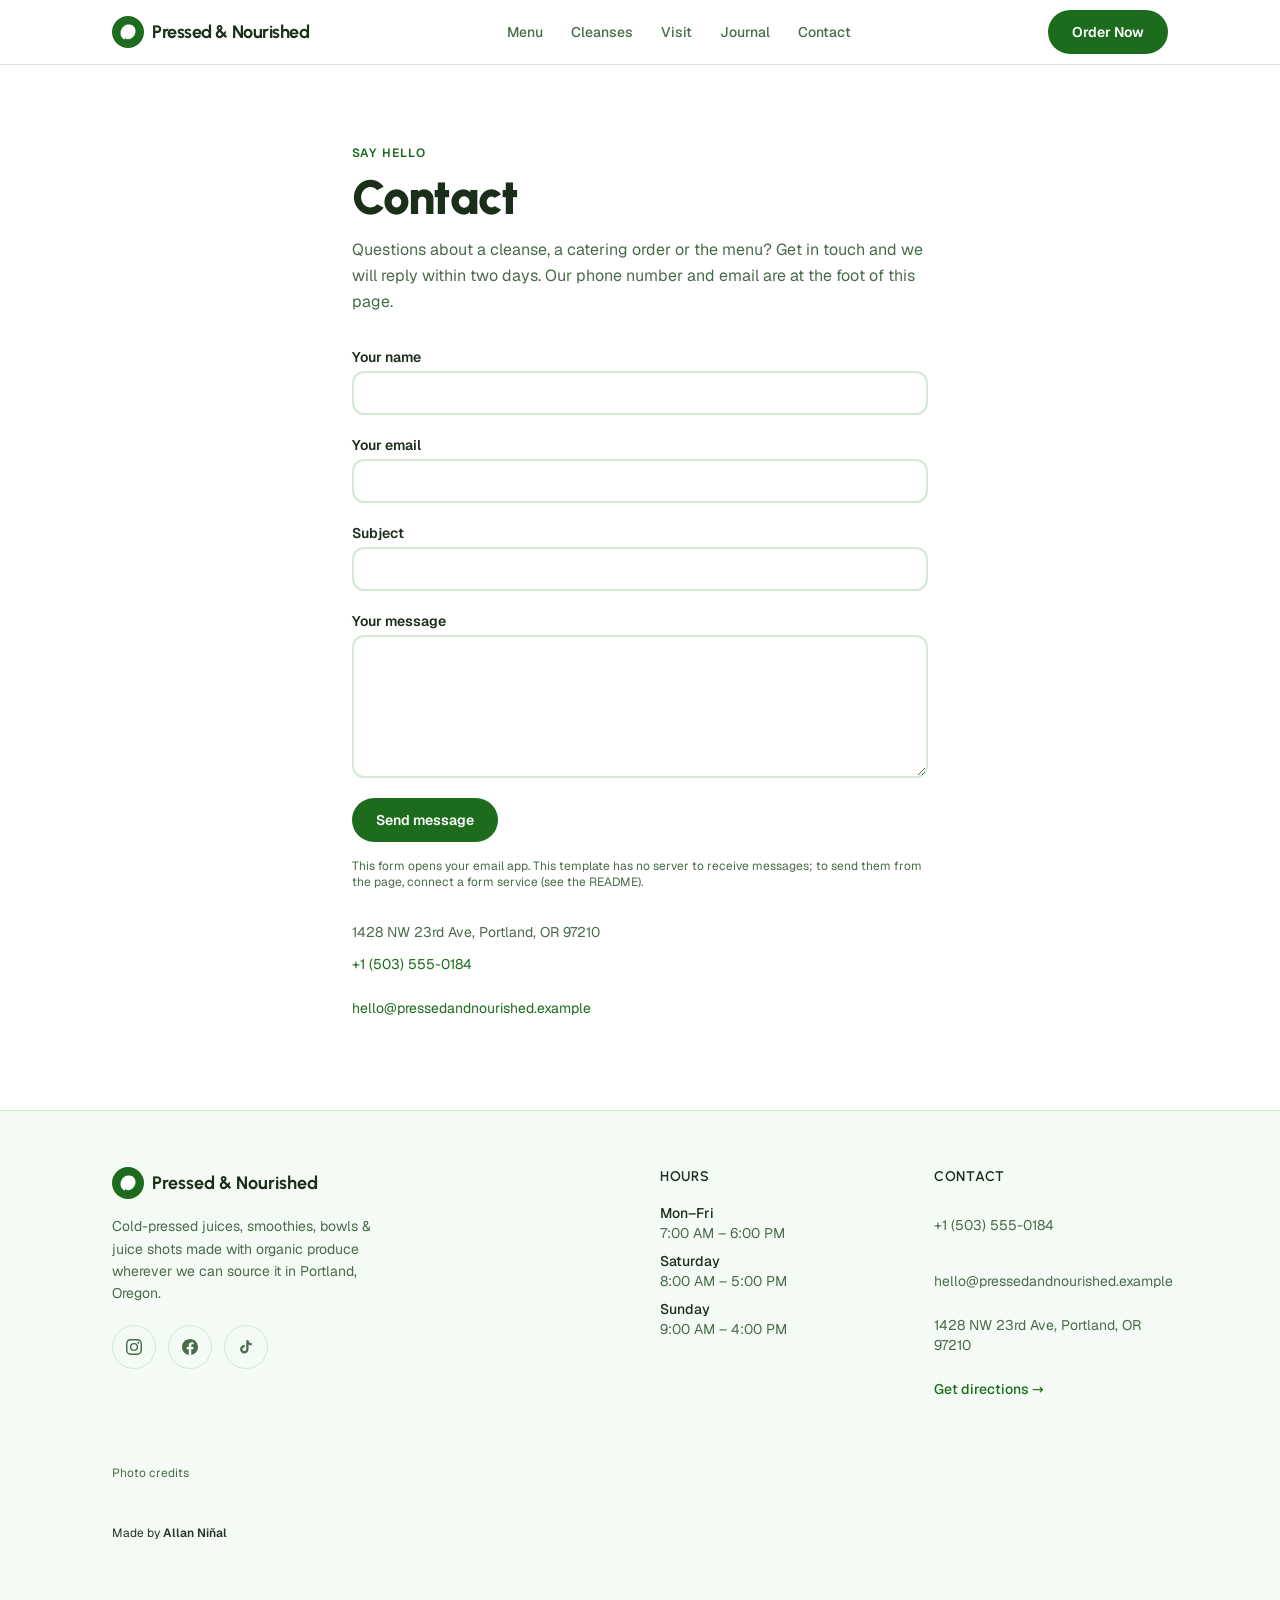
==== commit 90d65b32: "1.0.3: Demo email addresses now end in .example, so none can reach a real business. Organic wording " ====
--- a/contact/index.html
+++ b/contact/index.html
@@ -1,22 +1,22 @@
-<!DOCTYPE html><html lang="en" class="scroll-smooth"> <head><meta charset="utf-8"><meta name="viewport" content="width=device-width, initial-scale=1, viewport-fit=cover"><meta name="theme-color" content="#1D6B1D"><meta name="color-scheme" content="light"><title>Contact — Pressed &amp; Nourished</title><meta name="description" content="Write to Pressed &#38; Nourished: cleanses, catering and the menu."><link rel="canonical" href="https://example.com/contact/"><meta name="robots" content="index, follow"><meta name="author" content="Pressed &#38; Nourished"><!-- Open Graph --><meta property="og:title" content="Contact — Pressed &#38; Nourished"><meta property="og:description" content="Write to Pressed &#38; Nourished: cleanses, catering and the menu."><meta property="og:url" content="https://example.com/contact/"><meta property="og:type" content="website"><meta property="og:site_name" content="Pressed &#38; Nourished"><meta property="og:locale" content="en_US"><meta property="og:image" content="https://example.com/og-image.png"><meta property="og:image:type" content="image/png"><meta property="og:image:width" content="1200"><meta property="og:image:height" content="630"><meta property="og:image:alt" content="Pressed &#38; Nourished — Cold-Pressed Juice Bar, Portland OR"><!-- Twitter / X --><meta name="twitter:card" content="summary_large_image"><meta name="twitter:site" content="@example"><meta name="twitter:creator" content="@example"><meta name="twitter:title" content="Contact — Pressed &#38; Nourished"><meta name="twitter:description" content="Write to Pressed &#38; Nourished: cleanses, catering and the menu."><meta name="twitter:image" content="https://example.com/og-image.png"><link rel="icon" href="../favicon.svg" type="image/svg+xml"><link rel="apple-touch-icon" href="../favicon.svg"><script type="application/ld+json">{"@context":"https://schema.org","@type":["FoodEstablishment","LocalBusiness"],"name":"Pressed & Nourished","description":"Portland's cold-pressed juice bar. Small-batch juices, smoothies, açaí bowls, wellness shots and cleanses, all organic, made daily on NW 23rd.","url":"https://example.com/","telephone":"+1 (503) 555-0184","email":"hello@pressedandnourished.com","address":{"@type":"PostalAddress","streetAddress":"1428 NW 23rd Ave","addressLocality":"Portland","addressRegion":"OR","postalCode":"97210","addressCountry":"US"},"geo":{"@type":"GeoCoordinates","latitude":45.5302,"longitude":-122.6975},"servesCuisine":["Juice","Smoothies","Açaí Bowls"],"priceRange":"$","openingHoursSpecification":[{"@type":"OpeningHoursSpecification","dayOfWeek":["Monday","Tuesday","Wednesday","Thursday","Friday"],"opens":"07:00","closes":"18:00"},{"@type":"OpeningHoursSpecification","dayOfWeek":"Saturday","opens":"08:00","closes":"17:00"},{"@type":"OpeningHoursSpecification","dayOfWeek":"Sunday","opens":"09:00","closes":"16:00"}],"sameAs":["https://instagram.com/pressednourished","https://facebook.com/pressednourished","https://tiktok.com/@pressednourished"],"hasMenu":"https://example.com/#menu","foundingDate":"2019","image":"https://example.com/og-image.png"}</script><script type="application/ld+json">{"@context":"https://schema.org","@type":"Person","name":"Pressed & Nourished","url":"#","sameAs":["#","#","#"]}</script><script type="application/ld+json">{"@context":"https://schema.org","@type":"BreadcrumbList","itemListElement":[{"@type":"ListItem","position":1,"name":"Home","item":"https://example.com/"},{"@type":"ListItem","position":2,"name":"Contact","item":"https://example.com/contact/"}]}</script><link rel="stylesheet" href="../assets/index.Bf0A5YHW.css">
+<!DOCTYPE html><html lang="en" class="scroll-smooth"> <head><meta charset="utf-8"><meta name="viewport" content="width=device-width, initial-scale=1, viewport-fit=cover"><meta name="theme-color" content="#1D6B1D"><meta name="color-scheme" content="light"><title>Contact — Pressed &amp; Nourished</title><meta name="description" content="Write to Pressed &#38; Nourished: cleanses, catering and the menu."><link rel="canonical" href="https://example.com/contact/"><meta name="robots" content="index, follow"><meta name="author" content="Pressed &#38; Nourished"><!-- Open Graph --><meta property="og:title" content="Contact — Pressed &#38; Nourished"><meta property="og:description" content="Write to Pressed &#38; Nourished: cleanses, catering and the menu."><meta property="og:url" content="https://example.com/contact/"><meta property="og:type" content="website"><meta property="og:site_name" content="Pressed &#38; Nourished"><meta property="og:locale" content="en_US"><meta property="og:image" content="https://example.com/og-image.png"><meta property="og:image:type" content="image/png"><meta property="og:image:width" content="1200"><meta property="og:image:height" content="630"><meta property="og:image:alt" content="Pressed &#38; Nourished — Cold-Pressed Juice Bar, Portland OR"><!-- Twitter / X --><meta name="twitter:card" content="summary_large_image"><meta name="twitter:site" content="@example"><meta name="twitter:creator" content="@example"><meta name="twitter:title" content="Contact — Pressed &#38; Nourished"><meta name="twitter:description" content="Write to Pressed &#38; Nourished: cleanses, catering and the menu."><meta name="twitter:image" content="https://example.com/og-image.png"><link rel="icon" href="../favicon.svg" type="image/svg+xml"><link rel="apple-touch-icon" href="../favicon.svg"><script type="application/ld+json">{"@context":"https://schema.org","@type":["FoodEstablishment","LocalBusiness"],"name":"Pressed & Nourished","description":"Portland's cold-pressed juice bar. Small-batch juices, smoothies, açaí bowls, juice shots and cleanses, organic where we can source it, made daily on NW 23rd.","url":"https://example.com/","telephone":"+1 (503) 555-0184","email":"hello@pressedandnourished.example","address":{"@type":"PostalAddress","streetAddress":"1428 NW 23rd Ave","addressLocality":"Portland","addressRegion":"OR","postalCode":"97210","addressCountry":"US"},"geo":{"@type":"GeoCoordinates","latitude":45.5302,"longitude":-122.6975},"servesCuisine":["Juice","Smoothies","Açaí Bowls"],"priceRange":"$","openingHoursSpecification":[{"@type":"OpeningHoursSpecification","dayOfWeek":["Monday","Tuesday","Wednesday","Thursday","Friday"],"opens":"07:00","closes":"18:00"},{"@type":"OpeningHoursSpecification","dayOfWeek":"Saturday","opens":"08:00","closes":"17:00"},{"@type":"OpeningHoursSpecification","dayOfWeek":"Sunday","opens":"09:00","closes":"16:00"}],"sameAs":["https://instagram.com/pressednourished","https://facebook.com/pressednourished","https://tiktok.com/@pressednourished"],"hasMenu":"https://example.com/#menu","foundingDate":"2019","image":"https://example.com/og-image.png"}</script><script type="application/ld+json">{"@context":"https://schema.org","@type":"Person","name":"Pressed & Nourished","url":"#","sameAs":["#","#","#"]}</script><script type="application/ld+json">{"@context":"https://schema.org","@type":"BreadcrumbList","itemListElement":[{"@type":"ListItem","position":1,"name":"Home","item":"https://example.com/"},{"@type":"ListItem","position":2,"name":"Contact","item":"https://example.com/contact/"}]}</script><link rel="stylesheet" href="../assets/index.Bf0A5YHW.css">
 <style>.field[data-astro-cid-ahc3q4vw]{width:100%;min-height:44px;padding:.6rem .75rem;font:inherit;background:#fff;color:var(--color-text);border:2px solid var(--color-border);border-radius:.75rem}.field[data-astro-cid-ahc3q4vw]:focus-visible{outline:2px solid var(--color-accent);outline-offset:2px}
 </style></head> <body class="min-h-screen flex flex-col antialiased"> <header style="background-color: var(--color-bg); border-bottom: 1px solid var(--color-border);" class="sticky top-0 z-50" data-astro-cid-ctg3m53h> <div class="container-x" data-astro-cid-ctg3m53h> <div class="flex items-center justify-between h-16" data-astro-cid-ctg3m53h> <!-- Logo / brand --> <a href="../index.html" class="flex items-center gap-2 focus-visible:outline-none focus-visible:ring-2 focus-visible:ring-offset-2" style="--tw-ring-color: var(--color-accent);" aria-label="Pressed &#38; Nourished home" data-astro-cid-ctg3m53h> <!-- Leaf icon SVG --> <span aria-hidden="true" style="display:inline-flex;align-items:center;justify-content:center;width:32px;height:32px;background-color:var(--color-accent);border-radius:50%;" data-astro-cid-ctg3m53h> <svg width="18" height="18" viewBox="0 0 24 24" fill="none" aria-hidden="true" data-astro-cid-ctg3m53h> <path d="M12 2C6.5 2 2 8 2 14c0 4 2.5 7 6 8 .5-3 2-5 4-6-2 1-3 3-3 5 1 .3 2 .5 3 .5 5.5 0 10-5 10-11S17.5 2 12 2z" fill="white" data-astro-cid-ctg3m53h></path> </svg> </span> <span class="font-display font-bold text-lg tracking-tight" style="color:var(--color-text);" data-astro-cid-ctg3m53h>Pressed &amp; Nourished</span> </a> <!-- Desktop nav --> <nav aria-label="Primary navigation" class="hidden lg:flex items-center gap-1" data-astro-cid-ctg3m53h> <a href="../menu/index.html" class="nav-link px-3" data-astro-cid-ctg3m53h>Menu</a><a href="../index.html#cleanse" class="nav-link px-3" data-astro-cid-ctg3m53h>Cleanses</a><a href="../index.html#location" class="nav-link px-3" data-astro-cid-ctg3m53h>Visit</a><a href="../journal/index.html" class="nav-link px-3" data-astro-cid-ctg3m53h>Journal</a><a href="./index.html" class="nav-link px-3" data-astro-cid-ctg3m53h>Contact</a> </nav> <!-- CTA --> <a href="../index.html#order" class="btn-primary hidden lg:inline-flex" data-astro-cid-ctg3m53h>Order Now</a> <!-- Phone: menu and order button (no JavaScript) --> <div class="lg:hidden flex items-center gap-2" data-astro-cid-ctg3m53h> <details class="mobile-menu" data-astro-cid-ctg3m53h> <summary aria-label="Menu" data-astro-cid-ctg3m53h>Menu</summary> <nav aria-label="Mobile navigation" data-astro-cid-ctg3m53h> <a href="../menu/index.html" data-astro-cid-ctg3m53h>Menu</a><a href="../index.html#cleanse" data-astro-cid-ctg3m53h>Cleanses</a><a href="../index.html#location" data-astro-cid-ctg3m53h>Visit</a><a href="../journal/index.html" data-astro-cid-ctg3m53h>Journal</a><a href="./index.html" data-astro-cid-ctg3m53h>Contact</a> </nav> </details> <a href="../index.html#order" class="btn-primary text-sm whitespace-nowrap" data-astro-cid-ctg3m53h>Order</a> </div> </div> </div> </header>  <main class="flex-1" id="main-content">  <section class="container-x py-16 md:py-20" aria-labelledby="contact-heading" data-astro-cid-ahc3q4vw> <div class="max-w-xl mx-auto" data-astro-cid-ahc3q4vw> <p class="eyebrow mb-3" data-astro-cid-ahc3q4vw>Say hello</p> <h1 id="contact-heading" class="font-display font-black text-4xl md:text-5xl" style="color: var(--color-text);" data-astro-cid-ahc3q4vw>Contact</h1> <p class="mt-4 text-base leading-relaxed" style="color: var(--color-text-muted);" data-astro-cid-ahc3q4vw>Questions about a cleanse, a catering order or the menu? Get in touch and we will reply within two days. Our phone number and email are at the foot of this page.</p> <!--
         No back end. This form opens the visitor's email app, addressed to the
         address below. To send messages from the page itself, point `action` at a
         form service (Formspree, Formspark, Web3Forms, Netlify Forms...), remove
         enctype, and set method="post" as that service describes.
-      --> <form action="mailto:hello@pressedandnourished.com" method="post" enctype="text/plain" class="mt-8 grid gap-5" data-astro-cid-ahc3q4vw> <label class="grid gap-1 text-sm font-semibold" style="color: var(--color-text);" data-astro-cid-ahc3q4vw>Your name
+      --> <form action="mailto:hello@pressedandnourished.example" method="post" enctype="text/plain" class="mt-8 grid gap-5" data-astro-cid-ahc3q4vw> <label class="grid gap-1 text-sm font-semibold" style="color: var(--color-text);" data-astro-cid-ahc3q4vw>Your name
 <input type="text" name="name" required autocomplete="name" class="field" data-astro-cid-ahc3q4vw> </label> <label class="grid gap-1 text-sm font-semibold" style="color: var(--color-text);" data-astro-cid-ahc3q4vw>Your email
 <input type="email" name="email" required autocomplete="email" class="field" data-astro-cid-ahc3q4vw> </label> <label class="grid gap-1 text-sm font-semibold" style="color: var(--color-text);" data-astro-cid-ahc3q4vw>Subject
 <input type="text" name="subject" class="field" data-astro-cid-ahc3q4vw> </label> <label class="grid gap-1 text-sm font-semibold" style="color: var(--color-text);" data-astro-cid-ahc3q4vw>Your message
 <textarea name="message" rows="6" required class="field" data-astro-cid-ahc3q4vw></textarea> </label> <div data-astro-cid-ahc3q4vw><button type="submit" class="btn-primary" data-astro-cid-ahc3q4vw>Send message</button></div> </form> <p class="mt-4 text-xs" style="color: var(--color-text-muted);" data-astro-cid-ahc3q4vw>
 This form opens your email app. This template has no server to receive messages; to send them from the page, connect a form service (see the README).
-</p> <address class="not-italic mt-8 text-sm" style="color: var(--color-text-muted);" data-astro-cid-ahc3q4vw> 1428 NW 23rd Ave, Portland, OR 97210<br data-astro-cid-ahc3q4vw> <a href="tel:+15035550184" style="color: var(--color-accent); display: inline-block; padding: 0.75rem 0;" data-astro-cid-ahc3q4vw>+1 (503) 555-0184</a><br data-astro-cid-ahc3q4vw> <a href="mailto:hello@pressedandnourished.com" style="color: var(--color-accent); display: inline-block; padding: 0.75rem 0;" data-astro-cid-ahc3q4vw>hello@pressedandnourished.com</a> </address> </div> </section>  </main> <footer style="background-color:var(--color-surface-2);border-top:1px solid var(--color-border);" class="mt-auto" data-astro-cid-gcn2mc3v> <div class="container-x py-14" data-astro-cid-gcn2mc3v> <div class="grid grid-cols-1 md:grid-cols-4 gap-10" data-astro-cid-gcn2mc3v> <!-- Brand --> <div class="md:col-span-2" data-astro-cid-gcn2mc3v> <div class="flex items-center gap-2 mb-4" data-astro-cid-gcn2mc3v> <span aria-hidden="true" style="display:inline-flex;align-items:center;justify-content:center;width:32px;height:32px;background-color:var(--color-accent);border-radius:50%;" data-astro-cid-gcn2mc3v> <svg width="18" height="18" viewBox="0 0 24 24" fill="none" aria-hidden="true" data-astro-cid-gcn2mc3v> <path d="M12 2C6.5 2 2 8 2 14c0 4 2.5 7 6 8 .5-3 2-5 4-6-2 1-3 3-3 5 1 .3 2 .5 3 .5 5.5 0 10-5 10-11S17.5 2 12 2z" fill="white" data-astro-cid-gcn2mc3v></path> </svg> </span> <span class="font-display font-bold text-lg" style="color:var(--color-text);" data-astro-cid-gcn2mc3v>Pressed &amp; Nourished</span> </div> <p class="text-sm mb-5" style="color:var(--color-text-muted);max-width:280px;line-height:1.6;" data-astro-cid-gcn2mc3v>
-Cold-pressed juices, smoothies, bowls & wellness shots made with 100% organic produce in Portland, Oregon.
-</p> <!-- Social --> <div class="flex gap-3" data-astro-cid-gcn2mc3v> <a href="https://instagram.com/pressednourished" target="_blank" rel="noopener noreferrer" class="inline-flex items-center justify-center rounded-full border p-2" style="border-color:var(--color-border);color:var(--color-text-muted);min-height:44px;min-width:44px;" aria-label="Instagram" data-astro-cid-gcn2mc3v> <svg width="16" height="16" viewBox="0 0 24 24" fill="currentColor" aria-hidden="true" data-astro-cid-gcn2mc3v><path d="M12 2.163c3.204 0 3.584.012 4.85.07 3.252.148 4.771 1.691 4.919 4.919.058 1.265.069 1.645.069 4.849 0 3.205-.012 3.584-.069 4.849-.149 3.225-1.664 4.771-4.919 4.919-1.266.058-1.644.07-4.85.07-3.204 0-3.584-.012-4.849-.07-3.26-.149-4.771-1.699-4.919-4.92-.058-1.265-.07-1.644-.07-4.849 0-3.204.013-3.583.07-4.849.149-3.227 1.664-4.771 4.919-4.919 1.266-.057 1.645-.069 4.849-.069zM12 0C8.741 0 8.333.014 7.053.072 2.695.272.273 2.69.073 7.052.014 8.333 0 8.741 0 12c0 3.259.014 3.668.072 4.948.2 4.358 2.618 6.78 6.98 6.98C8.333 23.986 8.741 24 12 24c3.259 0 3.668-.014 4.948-.072 4.354-.2 6.782-2.618 6.979-6.98.059-1.28.073-1.689.073-4.948 0-3.259-.014-3.667-.072-4.947-.196-4.354-2.617-6.78-6.979-6.98C15.668.014 15.259 0 12 0zm0 5.838a6.162 6.162 0 100 12.324 6.162 6.162 0 000-12.324zM12 16a4 4 0 110-8 4 4 0 010 8zm6.406-11.845a1.44 1.44 0 100 2.881 1.44 1.44 0 000-2.881z" data-astro-cid-gcn2mc3v></path></svg> </a> <a href="https://facebook.com/pressednourished" target="_blank" rel="noopener noreferrer" class="inline-flex items-center justify-center rounded-full border p-2" style="border-color:var(--color-border);color:var(--color-text-muted);min-height:44px;min-width:44px;" aria-label="Facebook" data-astro-cid-gcn2mc3v> <svg width="16" height="16" viewBox="0 0 24 24" fill="currentColor" aria-hidden="true" data-astro-cid-gcn2mc3v><path d="M24 12.073c0-6.627-5.373-12-12-12s-12 5.373-12 12c0 5.99 4.388 10.954 10.125 11.854v-8.385H7.078v-3.47h3.047V9.43c0-3.007 1.792-4.669 4.533-4.669 1.312 0 2.686.235 2.686.235v2.953H15.83c-1.491 0-1.956.925-1.956 1.874v2.25h3.328l-.532 3.47h-2.796v8.385C19.612 23.027 24 18.062 24 12.073z" data-astro-cid-gcn2mc3v></path></svg> </a> <a href="https://tiktok.com/@pressednourished" target="_blank" rel="noopener noreferrer" class="inline-flex items-center justify-center rounded-full border p-2" style="border-color:var(--color-border);color:var(--color-text-muted);min-height:44px;min-width:44px;" aria-label="TikTok" data-astro-cid-gcn2mc3v> <svg width="16" height="16" viewBox="0 0 24 24" fill="currentColor" aria-hidden="true" data-astro-cid-gcn2mc3v><path d="M19.59 6.69a4.83 4.83 0 01-3.77-4.25V2h-3.45v13.67a2.89 2.89 0 01-2.88 2.5 2.89 2.89 0 01-2.89-2.89 2.89 2.89 0 012.89-2.89c.28 0 .54.04.79.1V9.01a6.27 6.27 0 00-.79-.05 6.34 6.34 0 00-6.34 6.34 6.34 6.34 0 006.34 6.34 6.34 6.34 0 006.33-6.34v-7a8.16 8.16 0 004.77 1.52v-3.4a4.85 4.85 0 01-1-.73z" data-astro-cid-gcn2mc3v></path></svg> </a> </div> </div> <!-- Hours --> <div data-astro-cid-gcn2mc3v> <h2 class="font-display font-semibold text-sm uppercase tracking-wider mb-4" style="color:var(--color-text);" data-astro-cid-gcn2mc3v>Hours</h2> <ul class="space-y-2" data-astro-cid-gcn2mc3v> <li class="text-sm" style="color:var(--color-text-muted);" data-astro-cid-gcn2mc3v> <span class="font-medium" style="color:var(--color-text);" data-astro-cid-gcn2mc3v>Mon–Fri</span><br data-astro-cid-gcn2mc3v> 7:00 AM – 6:00 PM </li><li class="text-sm" style="color:var(--color-text-muted);" data-astro-cid-gcn2mc3v> <span class="font-medium" style="color:var(--color-text);" data-astro-cid-gcn2mc3v>Saturday</span><br data-astro-cid-gcn2mc3v> 8:00 AM – 5:00 PM </li><li class="text-sm" style="color:var(--color-text-muted);" data-astro-cid-gcn2mc3v> <span class="font-medium" style="color:var(--color-text);" data-astro-cid-gcn2mc3v>Sunday</span><br data-astro-cid-gcn2mc3v> 9:00 AM – 4:00 PM </li> </ul> </div> <!-- Contact --> <div data-astro-cid-gcn2mc3v> <h2 class="font-display font-semibold text-sm uppercase tracking-wider mb-4" style="color:var(--color-text);" data-astro-cid-gcn2mc3v>Contact</h2> <ul class="space-y-3" data-astro-cid-gcn2mc3v> <li data-astro-cid-gcn2mc3v> <a href="tel:+1 (503) 555-0184" class="text-sm hover:underline" style="color:var(--color-text-muted);display:inline-flex;align-items:center;min-height:44px;" data-astro-cid-gcn2mc3v>+1 (503) 555-0184</a> </li> <li data-astro-cid-gcn2mc3v> <a href="mailto:hello@pressedandnourished.com" class="text-sm hover:underline" style="color:var(--color-text-muted);display:inline-flex;align-items:center;min-height:44px;" data-astro-cid-gcn2mc3v>hello@pressedandnourished.com</a> </li> <li class="text-sm" style="color:var(--color-text-muted);" data-astro-cid-gcn2mc3v>1428 NW 23rd Ave, Portland, OR 97210</li> <li data-astro-cid-gcn2mc3v> <a href="https://maps.google.com/?q=1428+NW+23rd+Ave+Portland+OR" target="_blank" rel="noopener noreferrer" class="text-sm font-medium hover:underline" style="color:var(--color-accent);display:inline-flex;align-items:center;min-height:44px;" data-astro-cid-gcn2mc3v>
+</p> <address class="not-italic mt-8 text-sm" style="color: var(--color-text-muted);" data-astro-cid-ahc3q4vw> 1428 NW 23rd Ave, Portland, OR 97210<br data-astro-cid-ahc3q4vw> <a href="tel:+15035550184" style="color: var(--color-accent); display: inline-block; padding: 0.75rem 0;" data-astro-cid-ahc3q4vw>+1 (503) 555-0184</a><br data-astro-cid-ahc3q4vw> <a href="mailto:hello@pressedandnourished.example" style="color: var(--color-accent); display: inline-block; padding: 0.75rem 0;" data-astro-cid-ahc3q4vw>hello@pressedandnourished.example</a> </address> </div> </section>  </main> <footer style="background-color:var(--color-surface-2);border-top:1px solid var(--color-border);" class="mt-auto" data-astro-cid-gcn2mc3v> <div class="container-x py-14" data-astro-cid-gcn2mc3v> <div class="grid grid-cols-1 md:grid-cols-4 gap-10" data-astro-cid-gcn2mc3v> <!-- Brand --> <div class="md:col-span-2" data-astro-cid-gcn2mc3v> <div class="flex items-center gap-2 mb-4" data-astro-cid-gcn2mc3v> <span aria-hidden="true" style="display:inline-flex;align-items:center;justify-content:center;width:32px;height:32px;background-color:var(--color-accent);border-radius:50%;" data-astro-cid-gcn2mc3v> <svg width="18" height="18" viewBox="0 0 24 24" fill="none" aria-hidden="true" data-astro-cid-gcn2mc3v> <path d="M12 2C6.5 2 2 8 2 14c0 4 2.5 7 6 8 .5-3 2-5 4-6-2 1-3 3-3 5 1 .3 2 .5 3 .5 5.5 0 10-5 10-11S17.5 2 12 2z" fill="white" data-astro-cid-gcn2mc3v></path> </svg> </span> <span class="font-display font-bold text-lg" style="color:var(--color-text);" data-astro-cid-gcn2mc3v>Pressed &amp; Nourished</span> </div> <p class="text-sm mb-5" style="color:var(--color-text-muted);max-width:280px;line-height:1.6;" data-astro-cid-gcn2mc3v>
+Cold-pressed juices, smoothies, bowls & juice shots made with organic produce wherever we can source it in Portland, Oregon.
+</p> <!-- Social --> <div class="flex gap-3" data-astro-cid-gcn2mc3v> <a href="https://instagram.com/pressednourished" target="_blank" rel="noopener noreferrer" class="inline-flex items-center justify-center rounded-full border p-2" style="border-color:var(--color-border);color:var(--color-text-muted);min-height:44px;min-width:44px;" aria-label="Instagram" data-astro-cid-gcn2mc3v> <svg width="16" height="16" viewBox="0 0 24 24" fill="currentColor" aria-hidden="true" data-astro-cid-gcn2mc3v><path d="M12 2.163c3.204 0 3.584.012 4.85.07 3.252.148 4.771 1.691 4.919 4.919.058 1.265.069 1.645.069 4.849 0 3.205-.012 3.584-.069 4.849-.149 3.225-1.664 4.771-4.919 4.919-1.266.058-1.644.07-4.85.07-3.204 0-3.584-.012-4.849-.07-3.26-.149-4.771-1.699-4.919-4.92-.058-1.265-.07-1.644-.07-4.849 0-3.204.013-3.583.07-4.849.149-3.227 1.664-4.771 4.919-4.919 1.266-.057 1.645-.069 4.849-.069zM12 0C8.741 0 8.333.014 7.053.072 2.695.272.273 2.69.073 7.052.014 8.333 0 8.741 0 12c0 3.259.014 3.668.072 4.948.2 4.358 2.618 6.78 6.98 6.98C8.333 23.986 8.741 24 12 24c3.259 0 3.668-.014 4.948-.072 4.354-.2 6.782-2.618 6.979-6.98.059-1.28.073-1.689.073-4.948 0-3.259-.014-3.667-.072-4.947-.196-4.354-2.617-6.78-6.979-6.98C15.668.014 15.259 0 12 0zm0 5.838a6.162 6.162 0 100 12.324 6.162 6.162 0 000-12.324zM12 16a4 4 0 110-8 4 4 0 010 8zm6.406-11.845a1.44 1.44 0 100 2.881 1.44 1.44 0 000-2.881z" data-astro-cid-gcn2mc3v></path></svg> </a> <a href="https://facebook.com/pressednourished" target="_blank" rel="noopener noreferrer" class="inline-flex items-center justify-center rounded-full border p-2" style="border-color:var(--color-border);color:var(--color-text-muted);min-height:44px;min-width:44px;" aria-label="Facebook" data-astro-cid-gcn2mc3v> <svg width="16" height="16" viewBox="0 0 24 24" fill="currentColor" aria-hidden="true" data-astro-cid-gcn2mc3v><path d="M24 12.073c0-6.627-5.373-12-12-12s-12 5.373-12 12c0 5.99 4.388 10.954 10.125 11.854v-8.385H7.078v-3.47h3.047V9.43c0-3.007 1.792-4.669 4.533-4.669 1.312 0 2.686.235 2.686.235v2.953H15.83c-1.491 0-1.956.925-1.956 1.874v2.25h3.328l-.532 3.47h-2.796v8.385C19.612 23.027 24 18.062 24 12.073z" data-astro-cid-gcn2mc3v></path></svg> </a> <a href="https://tiktok.com/@pressednourished" target="_blank" rel="noopener noreferrer" class="inline-flex items-center justify-center rounded-full border p-2" style="border-color:var(--color-border);color:var(--color-text-muted);min-height:44px;min-width:44px;" aria-label="TikTok" data-astro-cid-gcn2mc3v> <svg width="16" height="16" viewBox="0 0 24 24" fill="currentColor" aria-hidden="true" data-astro-cid-gcn2mc3v><path d="M19.59 6.69a4.83 4.83 0 01-3.77-4.25V2h-3.45v13.67a2.89 2.89 0 01-2.88 2.5 2.89 2.89 0 01-2.89-2.89 2.89 2.89 0 012.89-2.89c.28 0 .54.04.79.1V9.01a6.27 6.27 0 00-.79-.05 6.34 6.34 0 00-6.34 6.34 6.34 6.34 0 006.34 6.34 6.34 6.34 0 006.33-6.34v-7a8.16 8.16 0 004.77 1.52v-3.4a4.85 4.85 0 01-1-.73z" data-astro-cid-gcn2mc3v></path></svg> </a> </div> </div> <!-- Hours --> <div data-astro-cid-gcn2mc3v> <h2 class="font-display font-semibold text-sm uppercase tracking-wider mb-4" style="color:var(--color-text);" data-astro-cid-gcn2mc3v>Hours</h2> <ul class="space-y-2" data-astro-cid-gcn2mc3v> <li class="text-sm" style="color:var(--color-text-muted);" data-astro-cid-gcn2mc3v> <span class="font-medium" style="color:var(--color-text);" data-astro-cid-gcn2mc3v>Mon–Fri</span><br data-astro-cid-gcn2mc3v> 7:00 AM – 6:00 PM </li><li class="text-sm" style="color:var(--color-text-muted);" data-astro-cid-gcn2mc3v> <span class="font-medium" style="color:var(--color-text);" data-astro-cid-gcn2mc3v>Saturday</span><br data-astro-cid-gcn2mc3v> 8:00 AM – 5:00 PM </li><li class="text-sm" style="color:var(--color-text-muted);" data-astro-cid-gcn2mc3v> <span class="font-medium" style="color:var(--color-text);" data-astro-cid-gcn2mc3v>Sunday</span><br data-astro-cid-gcn2mc3v> 9:00 AM – 4:00 PM </li> </ul> </div> <!-- Contact --> <div data-astro-cid-gcn2mc3v> <h2 class="font-display font-semibold text-sm uppercase tracking-wider mb-4" style="color:var(--color-text);" data-astro-cid-gcn2mc3v>Contact</h2> <ul class="space-y-3" data-astro-cid-gcn2mc3v> <li data-astro-cid-gcn2mc3v> <a href="tel:+1 (503) 555-0184" class="text-sm hover:underline" style="color:var(--color-text-muted);display:inline-flex;align-items:center;min-height:44px;" data-astro-cid-gcn2mc3v>+1 (503) 555-0184</a> </li> <li data-astro-cid-gcn2mc3v> <a href="mailto:hello@pressedandnourished.example" class="text-sm hover:underline" style="color:var(--color-text-muted);display:inline-flex;align-items:center;min-height:44px;" data-astro-cid-gcn2mc3v>hello@pressedandnourished.example</a> </li> <li class="text-sm" style="color:var(--color-text-muted);" data-astro-cid-gcn2mc3v>1428 NW 23rd Ave, Portland, OR 97210</li> <li data-astro-cid-gcn2mc3v> <a href="https://maps.google.com/?q=1428+NW+23rd+Ave+Portland+OR" target="_blank" rel="noopener noreferrer" class="text-sm font-medium hover:underline" style="color:var(--color-accent);display:inline-flex;align-items:center;min-height:44px;" data-astro-cid-gcn2mc3v>
 Get directions &rarr;
 </a> </li> </ul> </div> </div> <!-- Photo credits. Required while you use the demo photos (Unsplash asks for
          the photographer and a link). Delete this whole <details> block once you
          have replaced the photos with your own. --> <details class="mt-10 text-xs" style="color:var(--color-text-muted);" data-photo-credits data-astro-cid-gcn2mc3v> <summary style="cursor:pointer;min-height:44px;display:flex;align-items:center;" data-astro-cid-gcn2mc3v>Photo credits</summary> <p class="mt-2" data-astro-cid-gcn2mc3v>
 Demo photographs from <a href="https://unsplash.com/?utm_source=allanninal_dev&utm_medium=referral" style="color:var(--color-text);text-decoration:underline;" data-astro-cid-gcn2mc3v>Unsplash</a>. Replace them, and these credits, with your own before launch.
-</p> <ul class="mt-2 space-y-1" data-astro-cid-gcn2mc3v> <li data-astro-cid-gcn2mc3v>Juice bar hero: Photo by <a href="https://unsplash.com/@alexlvrs?utm_source=allanninal_dev&utm_medium=referral" style="color:var(--color-text);text-decoration:underline;" data-astro-cid-gcn2mc3v>Alex Lvrs</a> on <a href="https://unsplash.com/photos/WaUDrRuxYWk?utm_source=allanninal_dev&utm_medium=referral" style="color:var(--color-text);text-decoration:underline;" data-astro-cid-gcn2mc3v>Unsplash</a></li><li data-astro-cid-gcn2mc3v>Morning press: Photo by <a href="https://unsplash.com/@snappr?utm_source=allanninal_dev&utm_medium=referral" style="color:var(--color-text);text-decoration:underline;" data-astro-cid-gcn2mc3v>Snappr</a> on <a href="https://unsplash.com/photos/lSLvp_gpTQw?utm_source=allanninal_dev&utm_medium=referral" style="color:var(--color-text);text-decoration:underline;" data-astro-cid-gcn2mc3v>Unsplash</a></li><li data-astro-cid-gcn2mc3v>Citrus Surge: Photo by <a href="https://unsplash.com/@anetvob?utm_source=allanninal_dev&utm_medium=referral" style="color:var(--color-text);text-decoration:underline;" data-astro-cid-gcn2mc3v>Aneta Voborilova</a> on <a href="https://unsplash.com/photos/gEkTo1Oi78A?utm_source=allanninal_dev&utm_medium=referral" style="color:var(--color-text);text-decoration:underline;" data-astro-cid-gcn2mc3v>Unsplash</a></li><li data-astro-cid-gcn2mc3v>Açaí Classic: Photo by <a href="https://unsplash.com/@sarayra?utm_source=allanninal_dev&utm_medium=referral" style="color:var(--color-text);text-decoration:underline;" data-astro-cid-gcn2mc3v>Abdelrahman Sarayreh</a> on <a href="https://unsplash.com/photos/AqlcqCzF3aQ?utm_source=allanninal_dev&utm_medium=referral" style="color:var(--color-text);text-decoration:underline;" data-astro-cid-gcn2mc3v>Unsplash</a></li><li data-astro-cid-gcn2mc3v>Our ingredients: Photo by <a href="https://unsplash.com/@milada_vigerova?utm_source=allanninal_dev&utm_medium=referral" style="color:var(--color-text);text-decoration:underline;" data-astro-cid-gcn2mc3v>Milada Vigerova</a> on <a href="https://unsplash.com/photos/0p1iYK3ep-I?utm_source=allanninal_dev&utm_medium=referral" style="color:var(--color-text);text-decoration:underline;" data-astro-cid-gcn2mc3v>Unsplash</a></li><li data-astro-cid-gcn2mc3v>Made to order: Photo by <a href="https://unsplash.com/@migueldominguez?utm_source=allanninal_dev&utm_medium=referral" style="color:var(--color-text);text-decoration:underline;" data-astro-cid-gcn2mc3v>Miguel Dominguez</a> on <a href="https://unsplash.com/photos/8lF_Z5WySfE?utm_source=allanninal_dev&utm_medium=referral" style="color:var(--color-text);text-decoration:underline;" data-astro-cid-gcn2mc3v>Unsplash</a></li><li data-astro-cid-gcn2mc3v>NW 23rd Ave: Photo by <a href="https://unsplash.com/@dokae?utm_source=allanninal_dev&utm_medium=referral" style="color:var(--color-text);text-decoration:underline;" data-astro-cid-gcn2mc3v>PJH</a> on <a href="https://unsplash.com/photos/20cVqaOk4Yo?utm_source=allanninal_dev&utm_medium=referral" style="color:var(--color-text);text-decoration:underline;" data-astro-cid-gcn2mc3v>Unsplash</a></li> </ul> </details>  <p class="maker-credit" data-maker-credit="1" data-astro-cid-gcn2mc3v>Made by <a style="display:inline-flex;align-items:center;min-height:44px;" href="https://www.linkedin.com/in/allanninal/" data-maker-credit="1" target="_blank" rel="noopener noreferrer" data-astro-cid-gcn2mc3v>Allan Ni&ntilde;al</a></p> </div> </footer>   </body></html> +</p> <ul class="mt-2 space-y-1" data-astro-cid-gcn2mc3v> <li data-astro-cid-gcn2mc3v>Juice bar hero: Photo by <a href="https://unsplash.com/@alexlvrs?utm_source=allanninal_dev&utm_medium=referral" style="color:var(--color-text);text-decoration:underline;" data-astro-cid-gcn2mc3v>Alex Lvrs</a> on <a href="https://unsplash.com/photos/WaUDrRuxYWk?utm_source=allanninal_dev&utm_medium=referral" style="color:var(--color-text);text-decoration:underline;" data-astro-cid-gcn2mc3v>Unsplash</a></li><li data-astro-cid-gcn2mc3v>Fresh juice in glass jars: Photo by <a href="https://unsplash.com/@trayantula?utm_source=allanninal_dev&utm_medium=referral" style="color:var(--color-text);text-decoration:underline;" data-astro-cid-gcn2mc3v>Trayan</a> on <a href="https://unsplash.com/photos/clear-glass-jar-lot-with-straw-0PqRgaWP9eA?utm_source=allanninal_dev&utm_medium=referral" style="color:var(--color-text);text-decoration:underline;" data-astro-cid-gcn2mc3v>Unsplash</a></li><li data-astro-cid-gcn2mc3v>Citrus Surge: Photo by <a href="https://unsplash.com/@anetvob?utm_source=allanninal_dev&utm_medium=referral" style="color:var(--color-text);text-decoration:underline;" data-astro-cid-gcn2mc3v>Aneta Voborilova</a> on <a href="https://unsplash.com/photos/gEkTo1Oi78A?utm_source=allanninal_dev&utm_medium=referral" style="color:var(--color-text);text-decoration:underline;" data-astro-cid-gcn2mc3v>Unsplash</a></li><li data-astro-cid-gcn2mc3v>Açaí Classic: Photo by <a href="https://unsplash.com/@sarayra?utm_source=allanninal_dev&utm_medium=referral" style="color:var(--color-text);text-decoration:underline;" data-astro-cid-gcn2mc3v>Abdelrahman Sarayreh</a> on <a href="https://unsplash.com/photos/AqlcqCzF3aQ?utm_source=allanninal_dev&utm_medium=referral" style="color:var(--color-text);text-decoration:underline;" data-astro-cid-gcn2mc3v>Unsplash</a></li><li data-astro-cid-gcn2mc3v>Our ingredients: Photo by <a href="https://unsplash.com/@milada_vigerova?utm_source=allanninal_dev&utm_medium=referral" style="color:var(--color-text);text-decoration:underline;" data-astro-cid-gcn2mc3v>Milada Vigerova</a> on <a href="https://unsplash.com/photos/0p1iYK3ep-I?utm_source=allanninal_dev&utm_medium=referral" style="color:var(--color-text);text-decoration:underline;" data-astro-cid-gcn2mc3v>Unsplash</a></li><li data-astro-cid-gcn2mc3v>A smoothie with blood orange slices: Photo by <a href="https://unsplash.com/@caroline_ross?utm_source=allanninal_dev&utm_medium=referral" style="color:var(--color-text);text-decoration:underline;" data-astro-cid-gcn2mc3v>Caroline Ross</a> on <a href="https://unsplash.com/photos/a-glass-of-blood-orange-juice-surrounded-by-sliced-blood-oranges-JOndgOgu1zQ?utm_source=allanninal_dev&utm_medium=referral" style="color:var(--color-text);text-decoration:underline;" data-astro-cid-gcn2mc3v>Unsplash</a></li><li data-astro-cid-gcn2mc3v>NW 23rd Ave: Photo by <a href="https://unsplash.com/@dokae?utm_source=allanninal_dev&utm_medium=referral" style="color:var(--color-text);text-decoration:underline;" data-astro-cid-gcn2mc3v>PJH</a> on <a href="https://unsplash.com/photos/20cVqaOk4Yo?utm_source=allanninal_dev&utm_medium=referral" style="color:var(--color-text);text-decoration:underline;" data-astro-cid-gcn2mc3v>Unsplash</a></li> </ul> </details>  <p class="maker-credit" data-maker-credit="1" data-astro-cid-gcn2mc3v>Made by <a style="display:inline-flex;align-items:center;min-height:44px;" href="https://www.linkedin.com/in/allanninal/" data-maker-credit="1" target="_blank" rel="noopener noreferrer" data-astro-cid-gcn2mc3v>Allan Ni&ntilde;al</a></p> </div> </footer>   </body></html> 
